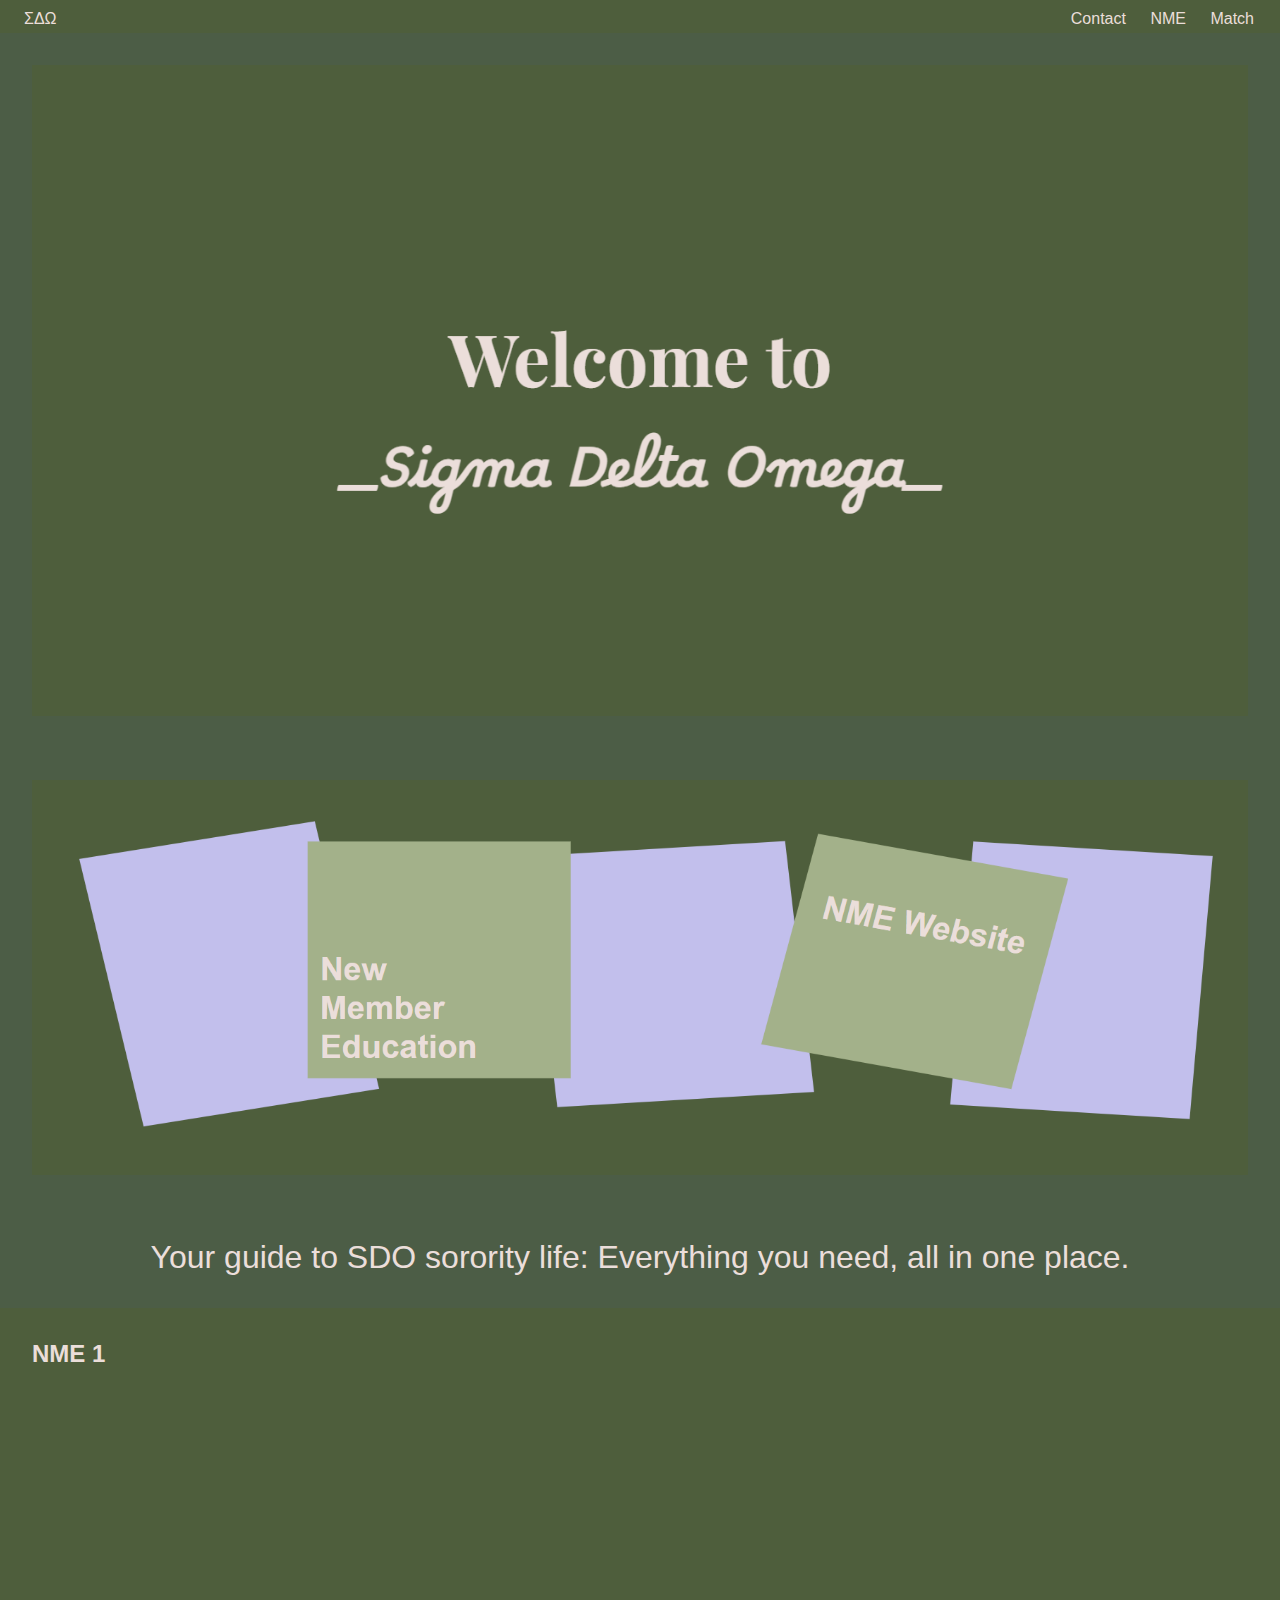
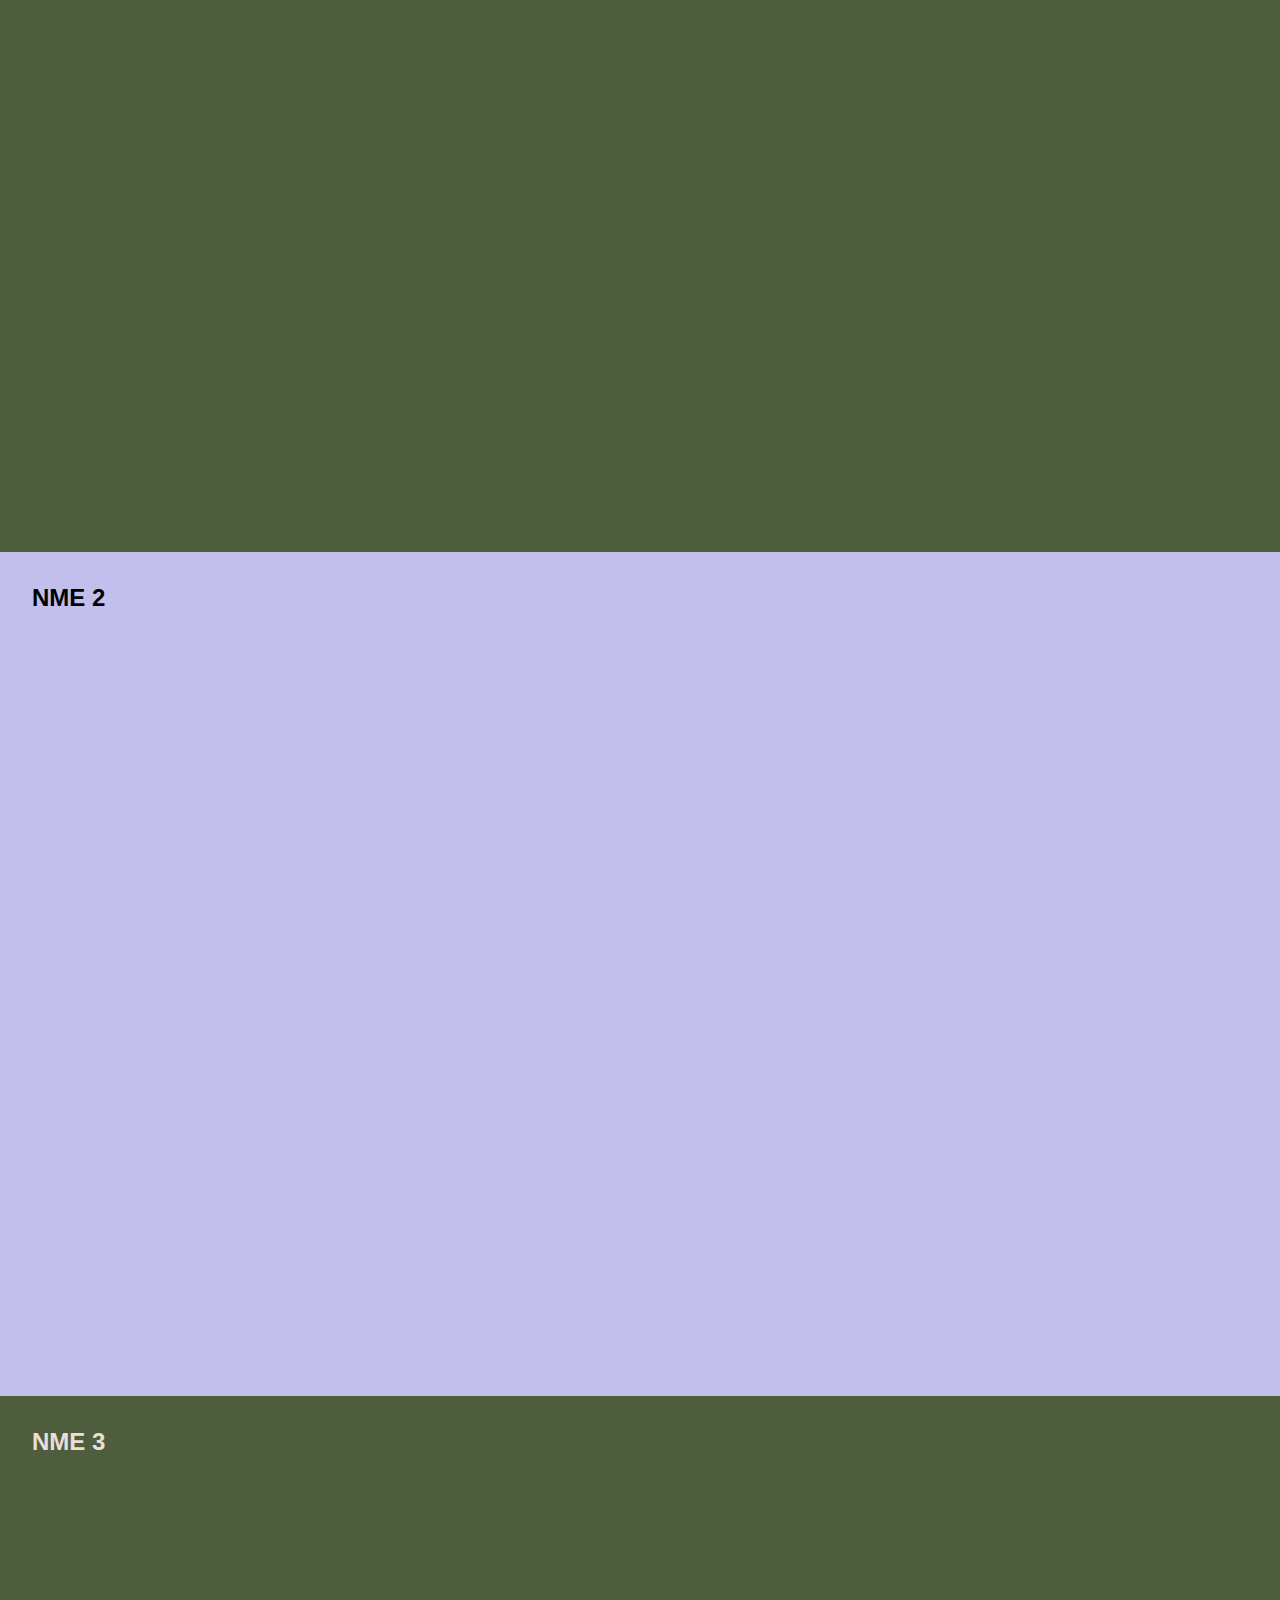
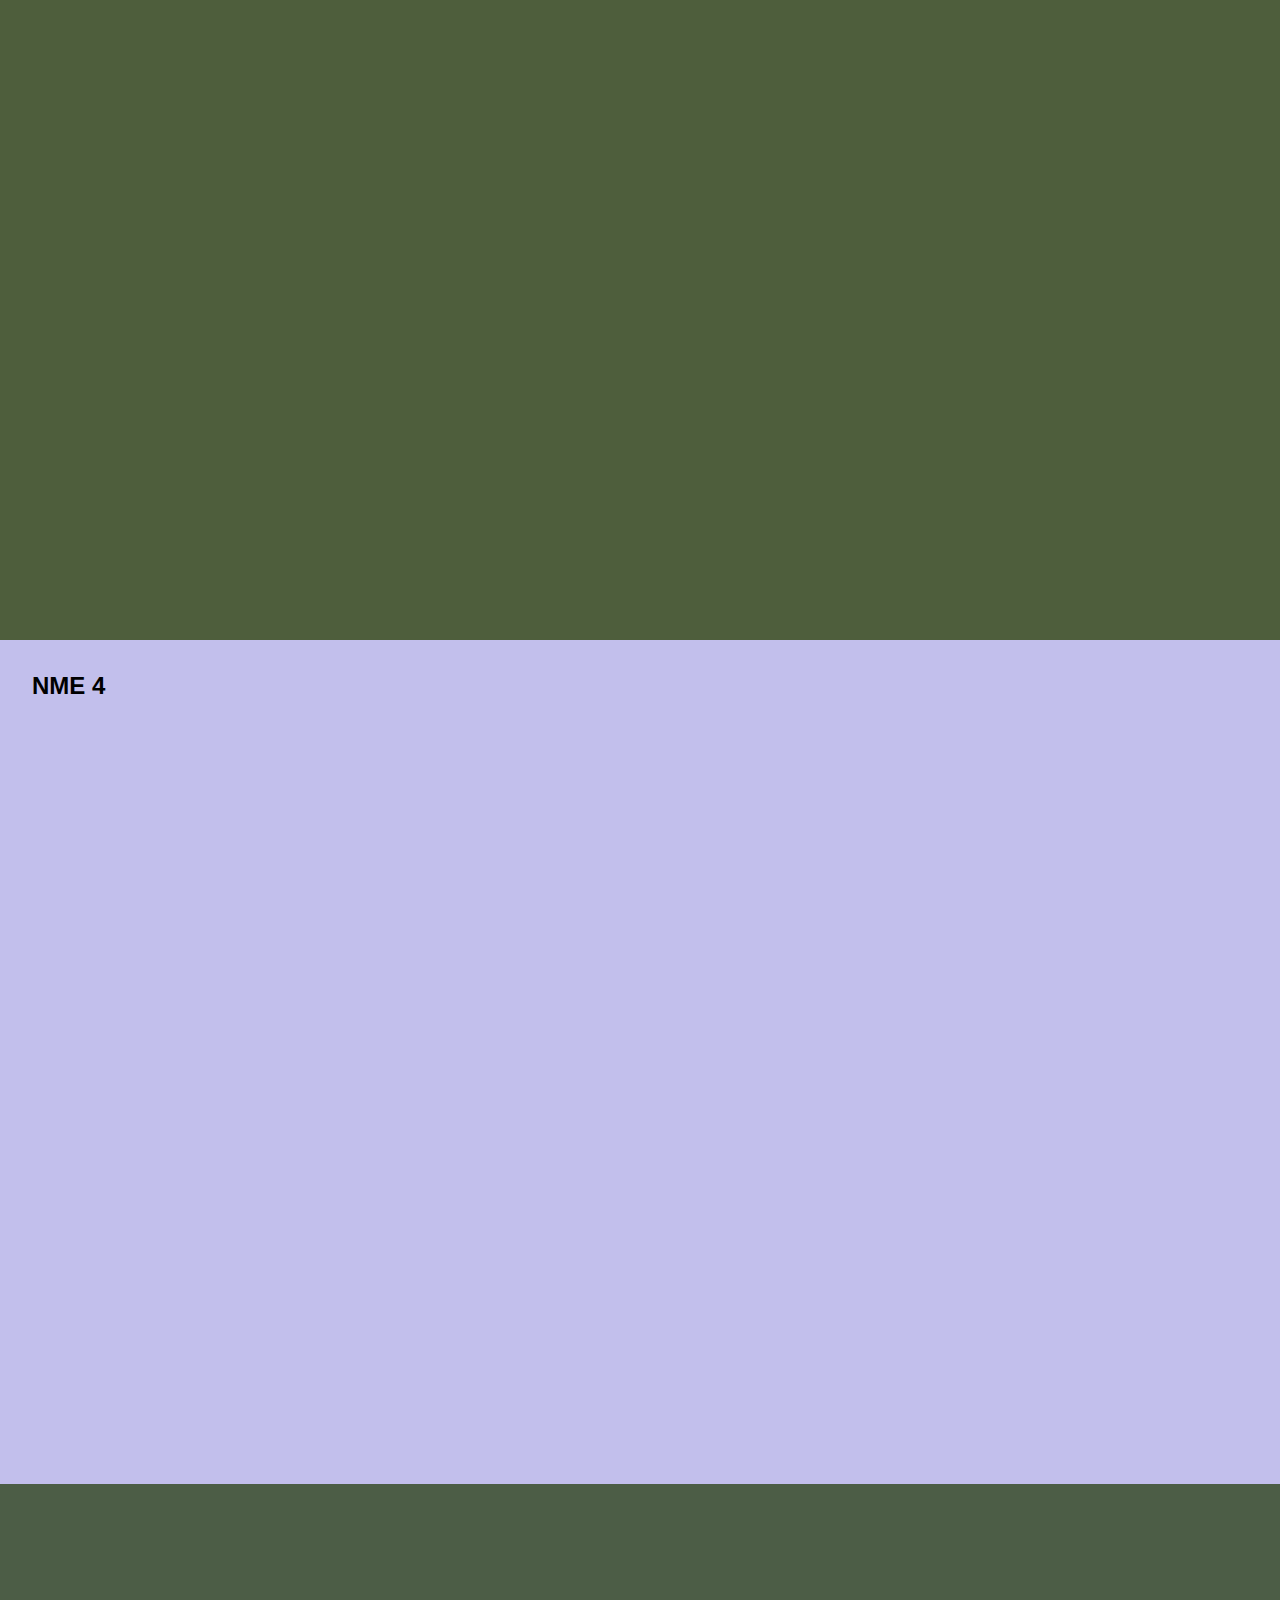
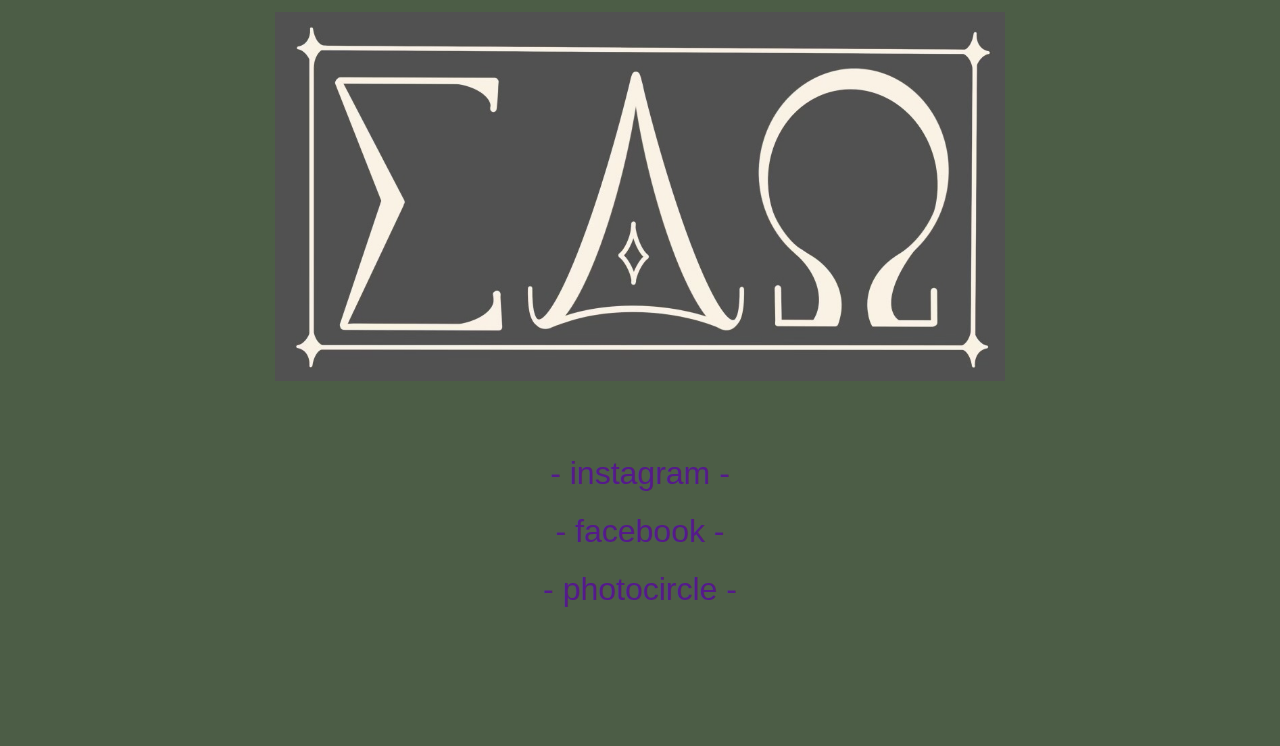
==== index.html @ 68859a94 "Slides should be all in place, Cleaning" ====
<!DOCTYPE html>
<html lang="en">
<head>
    <meta charset="UTF-8">
    <meta name="viewport" content="width=device-width, initial-scale=1.0">
    <title>SDO Member Edu</title>
    <link rel="stylesheet" href="styles.css">
</head>
<body>

    <header>
        <a href="#" class="header-logo">ΣΔΩ</a>

        <nav class="navbar">
            <ul class="nav_links">
                <li><a href="#Contact">Contact</a></li>
                <li><a href="#NME">NME</a></li>
                <li><a href="moreHTML/matching.html">Match</a></li>
            </ul>
        </nav>
    </header>

    <main>
        <!--Landing Page 
        (Welcome Text, Welcome Photos Words)-->
        <section id="NME">

            <img src="imgs/welcomeText.png" alt="Welcome to sigma delta omega">
            <img src="imgs/welcomePhotosDesktop.png" alt="">
            <p class="words">Your guide to SDO sorority life: Everything you need, all in one place.</p>

        </section>
        

        <!--Exec Page-->
        <section id="ExecNME">
            <div >
                <h2>NME 1</h2>
            </div>
                <!-- https://chrisyee.ca/blog/responsive-google-slides/#:~:text=Just%20wrap%20the%20Google%20Slides%20embed%20code%20in,slides%20scale%20in%20proportion%20with%20your%20viewport%20window. -->
            <div class="google-slides-container">
                <iframe src="https://docs.google.com/presentation/d/e/2PACX-1vRYBLa0zFRpUEmMsAVvyg27SEq0imfDPHDj8H31YnqubyTWQvQLjbzC5LIEGHYaGws-k4xZG1sF6U5o/embed?start=false&loop=false&delayms=3000" frameborder="0" width="960" height="569" allowfullscreen="true" mozallowfullscreen="true" webkitallowfullscreen="true"></iframe>
            </div>    
        </section>



        <section id="HistoryNME">
            <div>
                <h2>NME 2</h2>
            </div>
            <div class="google-slides-container">
                <iframe src="https://docs.google.com/presentation/d/e/2PACX-1vSbxRXtkDsF2NjuR7hgIf_lqGZQoa9WejIysZDf3MA3fZB_uCGgRXoErczwIUDEnM98UhSoYFBzQyGy/embed?start=false&loop=false&delayms=3000" frameborder="0" width="960" height="569" allowfullscreen="true" mozallowfullscreen="true" webkitallowfullscreen="true"></iframe>
            </div>
        </section>

        <section id="AcademicSuccessNME">
            <div>
                <h2>NME 3</h2>
            </div>
            <div class="google-slides-container">
                <iframe src="https://docs.google.com/presentation/d/e/2PACX-1vQWEWaJr6b8PfkgKqLMl-Z-hk_GyikoAKjAxaWc1tPK_dGCzpfbo24HA7UlDh7punDHwqwixAasqgDu/embed?start=false&loop=false&delayms=3000" frameborder="0" width="960" height="569" allowfullscreen="true" mozallowfullscreen="true" webkitallowfullscreen="true"></iframe>            </div>
        </section>

        <section id="SocialsNME">
            <div>
                <h2>NME 4</h2>
            </div>
            <div class="google-slides-container">
                <iframe src="https://docs.google.com/presentation/d/e/2PACX-1vRe4OpVr6jWC9NyqBvZxkdsbzcX_WtqaLOXzT2xYJiOVQmhvKcQ36xJu965RVdca7Mu-2CSg5mualhC/embed?start=false&loop=false&delayms=3000" frameborder="0" width="960" height="569" allowfullscreen="true" mozallowfullscreen="true" webkitallowfullscreen="true"></iframe>            </div>
        </section>

        <section id="Contact">
            <!--phtots-->
            <div>

            </div>

            <!--contact info-->
            <div>
                <img id="blinged-logo" src="imgs/blingedLogo.jpg" alt="">
                <div id="contact-list">
                    <a href="">- instagram -</a>
                    <a href="">- facebook -</a>
                    <a href="">- photocircle -</a>
                </div>
            </div>

            <!--phtots-->
            <div>

            </div>

        </section>
    
    </main>
</body>
</html>
---- styles.css ----
/* GENERAL */
:root {
    --dark-neutral-color: #4e5e3c; 
    --light-neutral-color: #EBDEDA; 
    --secondary-color: #c2bfec;
    --third-color: #a07ce1;

    --light-leaf-color: #909d6a;
    --dark-leaf-color: #4C5D46;

    --a-color: ;
    --b-color: ;
    --c-color: ;
    --a1-color: ;
    --b1-color: ;
    --c1-color: ;
}
* {
    box-sizing: border-box;
    margin: 0;
    padding: 0;
}
body {
    background-color: var(--dark-leaf-color);
    font-family: Helvetica, sans-serif;
}

/* NAVBAR */
li, a, button { /* all font stuff for logo and nav links */
    font-weight: 500;
    text-decoration: none;
    transition: all 0.5s ease;

}
header {
    background-color: var(--dark-neutral-color);
    display: flex;
    justify-content: space-between; /* push left and right items to the far edges and the center item will evenly space between the two*/
    align-items: center; /* centers all of the header together*/
    padding: 10px 1rem 5px 1.5rem; /* top, right, bottom, left*/
    position: sticky;
    top:0;
    z-index: 1000;
}
.navbar a, .header-logo {
    color: var(--light-neutral-color);
    cursor: default;
}
.navbar a:hover {
    text-decoration: underline;
}
.nav_links li {
    display: inline-block;
    margin: 0px 10px 0px; /* only on sides */
}



#NME {
    color: var(--light-neutral-color);
}
#Exec, #ExecNME {
    background-color: var(--dark-neutral-color);
    color: var(--light-neutral-color);
}

#HistoryNME {
    background-color: var(--secondary-color);
}

#AcademicSuccessNME {
    background-color: var(--dark-neutral-color);
    color: var(--light-neutral-color);

}

#SocialsNME {
    background-color: var(--secondary-color);
}
#Contact {

}

#Credits {

}

img{
    display: block;
    margin-left: auto;
    margin-right: auto;
    width: 100%;
    height: auto;
    transition: all 0.5s ease; /*for img logo buttons*/
}
.logo-button :hover {
    transform: scale(1.05);
}
.words {
    padding: 2rem;
    text-align: center;
    font-size: 2rem;
}
img, div {
    padding: 2rem;
}


.match-button {
    margin: 1rem;
    padding: .7rem;
    background-color: var(--secondary-color);
    border: none;
    border-radius: 10px;
    cursor: pointer;
}
.match-button:hover {
    background-color: var(--third-color);
}
.match-button:hover a {
    color: var(--light-neutral-color);
}



/* Contact */
#blinged-logo {
    padding-left: 20%;
    padding-right: 20%;
}
#contact-list {
    display: flex;
    flex-direction: column;
    align-items: center;
    font-size: 2rem;
    line-height: 1.8;
}
#contact-list :hover {
    transform: scale(1.1);
}

/* CREDITS */






/* MATCHING */
#match-title {
    color: var(--dark-leaf-color);
}
.bubble-choice-grid {
    display: grid;
    grid-template-columns: repeat(2, 1fr);
    gap: 4%;
}
@media (max-width: 600px) {
    .bubble-choice-grid {
        display: grid;
        grid-template-columns: 1fr; /* Stack items vertically */
        gap: 0%;
    }
}
#Upload-JSON-file {
    background-color: var(--secondary-color);
}
.bubble-info-title, .both-bubble-info-title {
    padding-bottom: 10px;
}
.both-bubble-info-title /*sample json file title in big bubble needs space.*/
{
    padding-top: 15px;
}
.passcode-container {
    display: flex;
    justify-content: center;
    align-items: center;
}
.passcode, .bubble-info-section {
    background-color: var(--light-neutral-color);
    border-radius: 15px;

}
.bubble-info-section {
    margin: 20px 0;
    padding: 20px;
}
.important-link {
    color: blue;
}
#results {
    font-size: 1.3rem;
    display: grid;
    grid-template-columns: repeat(2, 1fr);
    gap: 1%;
}
@media (max-width: 600px) {
    #results {
        display: grid;
        grid-template-columns: 1fr; /* Stack items vertically */
    }
}

footer {
    color: var(--light-neutral-color);
    text-align: center;
    padding-bottom: 2rem;
}





/* Responsive Google Slides, Google Maps, YouTube & Vimeo */
/* https://chrisyee.ca/blog/responsive-google-slides/#:~:text=Just%20wrap%20the%20Google%20Slides%20embed%20code%20in,slides%20scale%20in%20proportion%20with%20your%20viewport%20window. */
iframe[src*="docs.google.com"]{
  width: 100%;
  height: auto;
  aspect-ratio: 16 / 9;
}
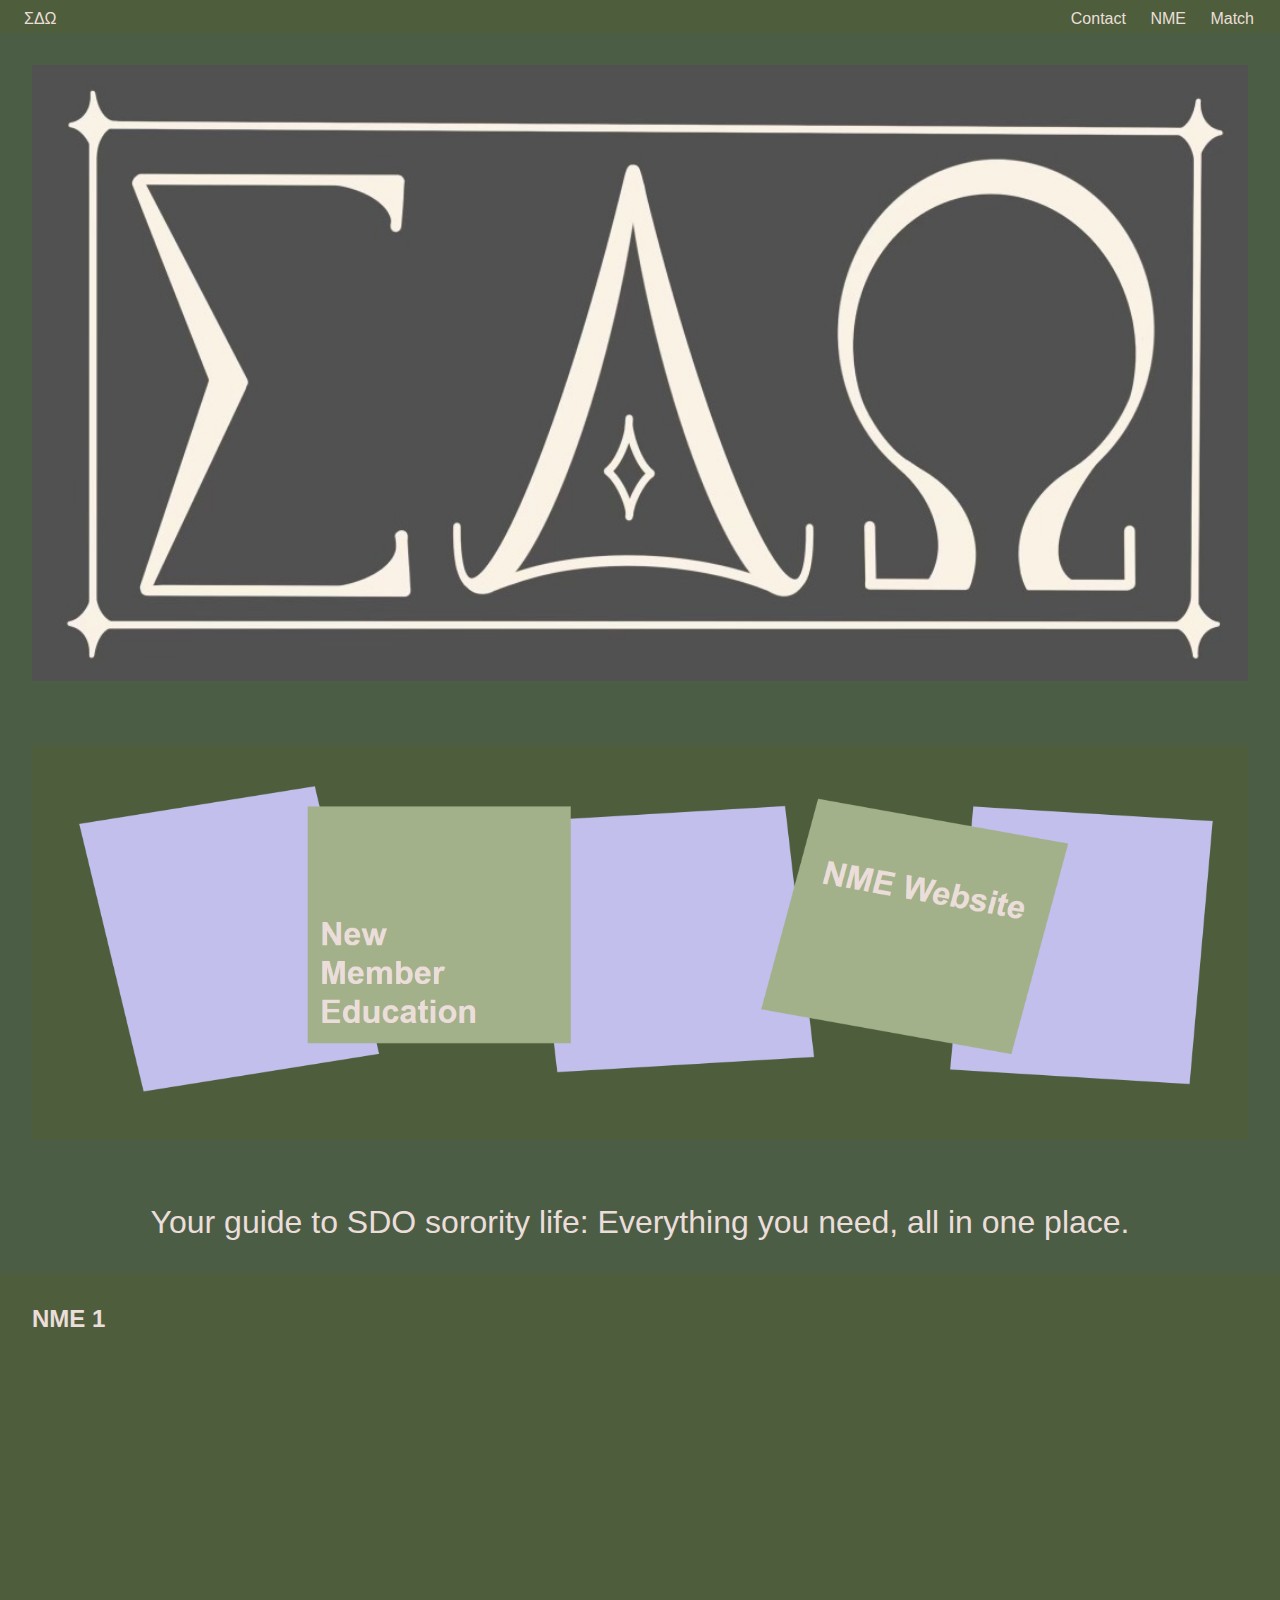
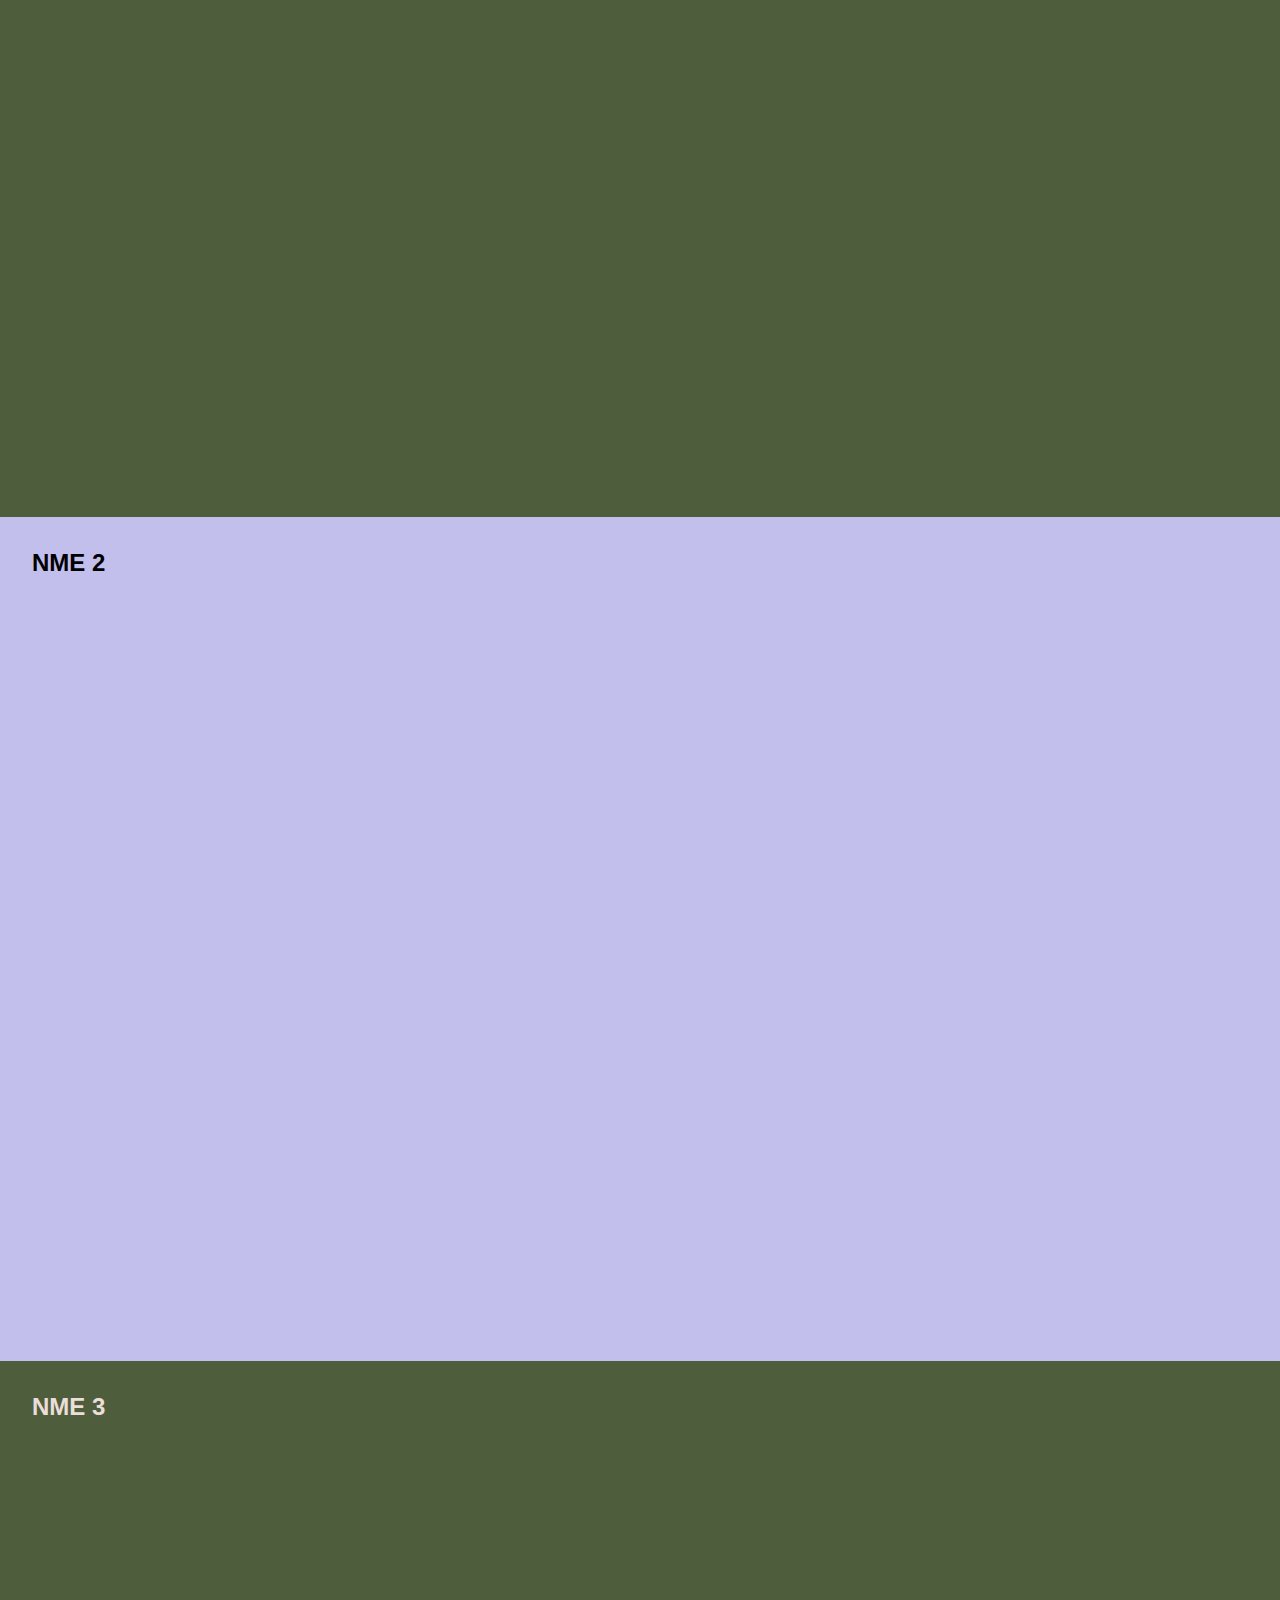
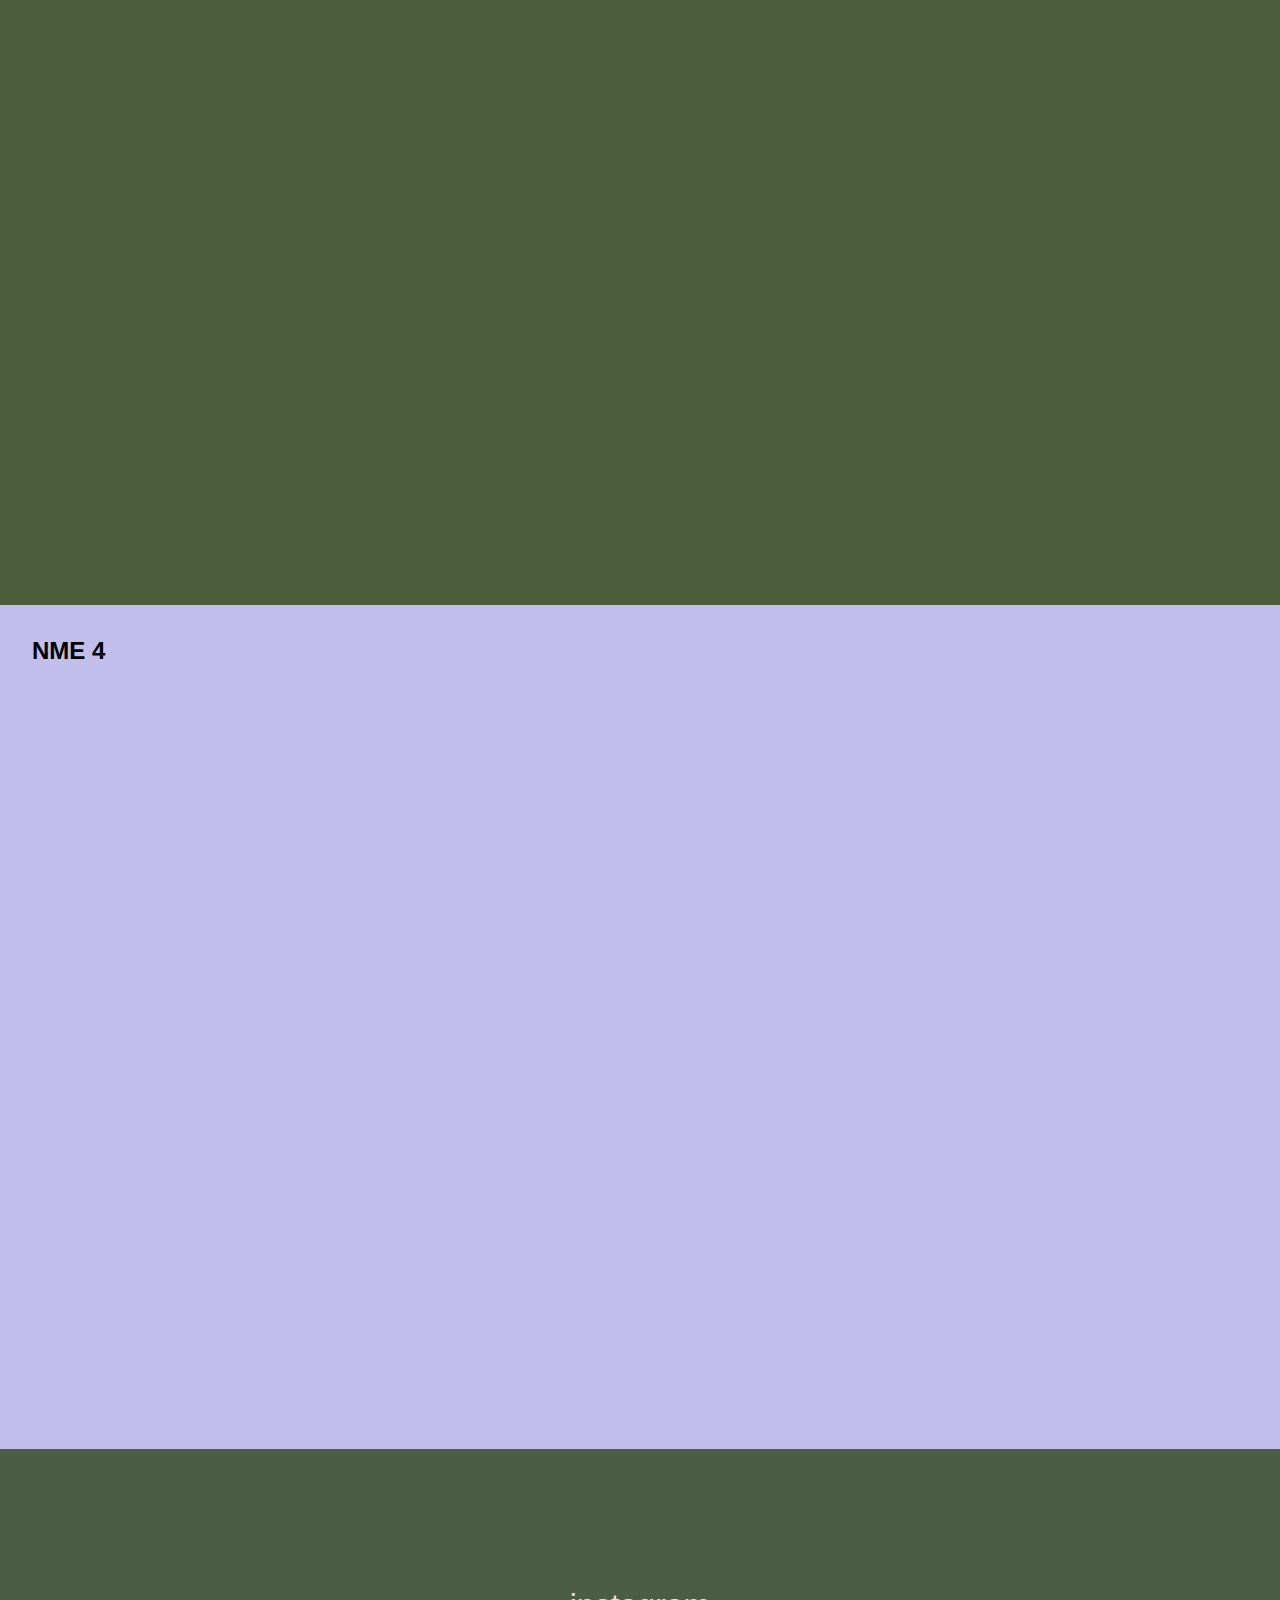
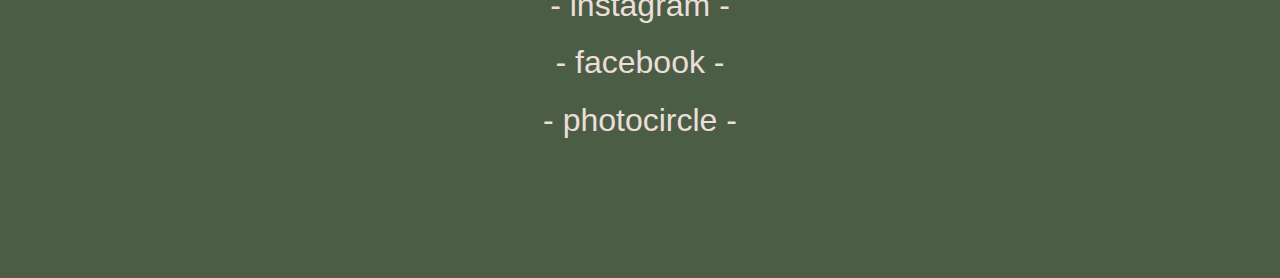
==== commit db25b055: "styles and contact" ====
--- a/index.html
+++ b/index.html
@@ -15,7 +15,7 @@
             <ul class="nav_links">
                 <li><a href="#Contact">Contact</a></li>
                 <li><a href="#NME">NME</a></li>
-                <li><a href="moreHTML/matching.html">Match</a></li>
+                <li><a href="matching.html">Match</a></li>
             </ul>
         </nav>
     </header>
@@ -25,7 +25,7 @@
         (Welcome Text, Welcome Photos Words)-->
         <section id="NME">
 
-            <img src="imgs/welcomeText.png" alt="Welcome to sigma delta omega">
+            <img id="blinged-logo" src="imgs/blingedLogo.jpg" alt="">
             <img src="imgs/welcomePhotosDesktop.png" alt="">
             <p class="words">Your guide to SDO sorority life: Everything you need, all in one place.</p>
 
@@ -78,11 +78,10 @@
 
             <!--contact info-->
             <div>
-                <img id="blinged-logo" src="imgs/blingedLogo.jpg" alt="">
                 <div id="contact-list">
-                    <a href="">- instagram -</a>
-                    <a href="">- facebook -</a>
-                    <a href="">- photocircle -</a>
+                    <a class="contact-item" href="https://www.instagram.com/sigmadeltaomega/">- instagram -</a>
+                    <a class="contact-item" href="">- facebook -</a>
+                    <a class="contact-item" href="">- photocircle -</a>
                 </div>
             </div>
 
--- a/styles.css
+++ b/styles.css
@@ -77,13 +77,13 @@
 #SocialsNME {
     background-color: var(--secondary-color);
 }
-#Contact {
+/* #Contact {
 
 }
 
 #Credits {
 
-}
+} */
 
 img{
     display: block;
@@ -124,10 +124,6 @@
 
 
 /* Contact */
-#blinged-logo {
-    padding-left: 20%;
-    padding-right: 20%;
-}
 #contact-list {
     display: flex;
     flex-direction: column;
@@ -137,6 +133,9 @@
 }
 #contact-list :hover {
     transform: scale(1.1);
+}
+.contact-item {
+    color: var(--light-neutral-color);
 }
 
 /* CREDITS */
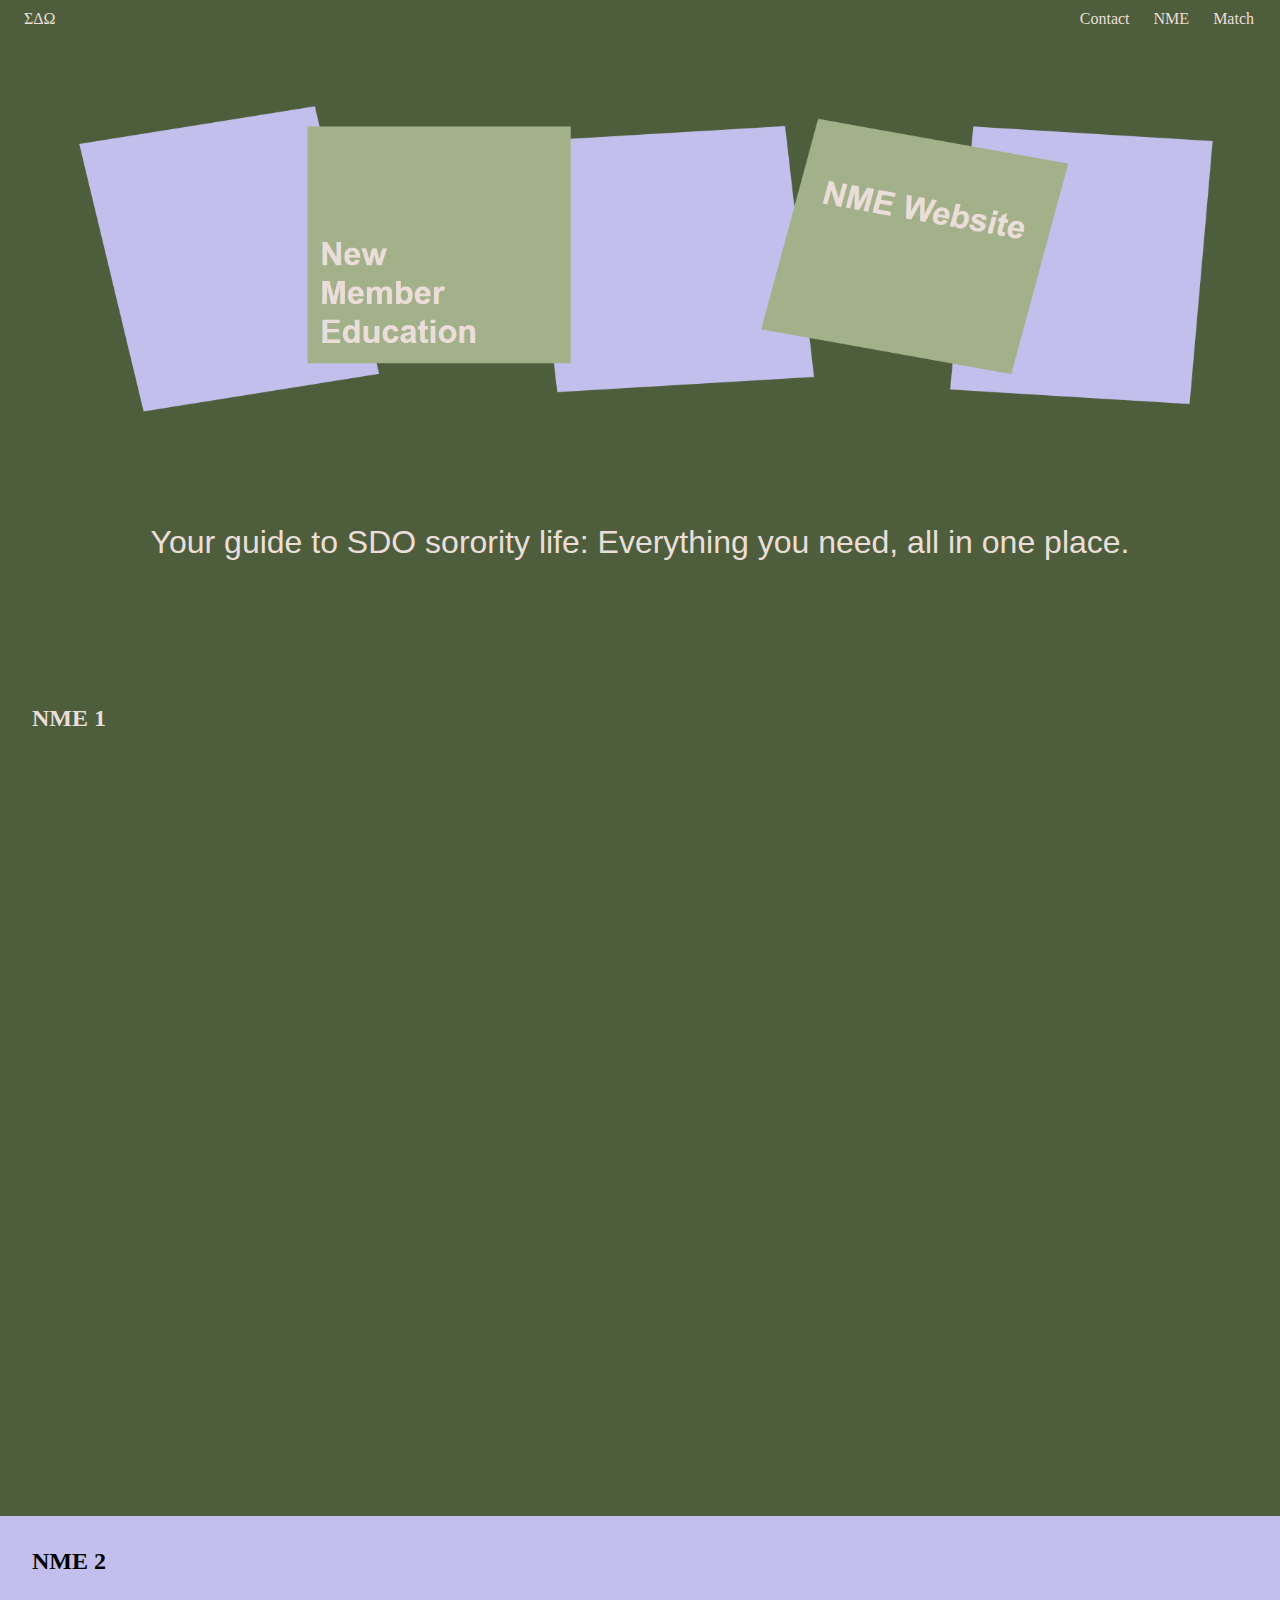
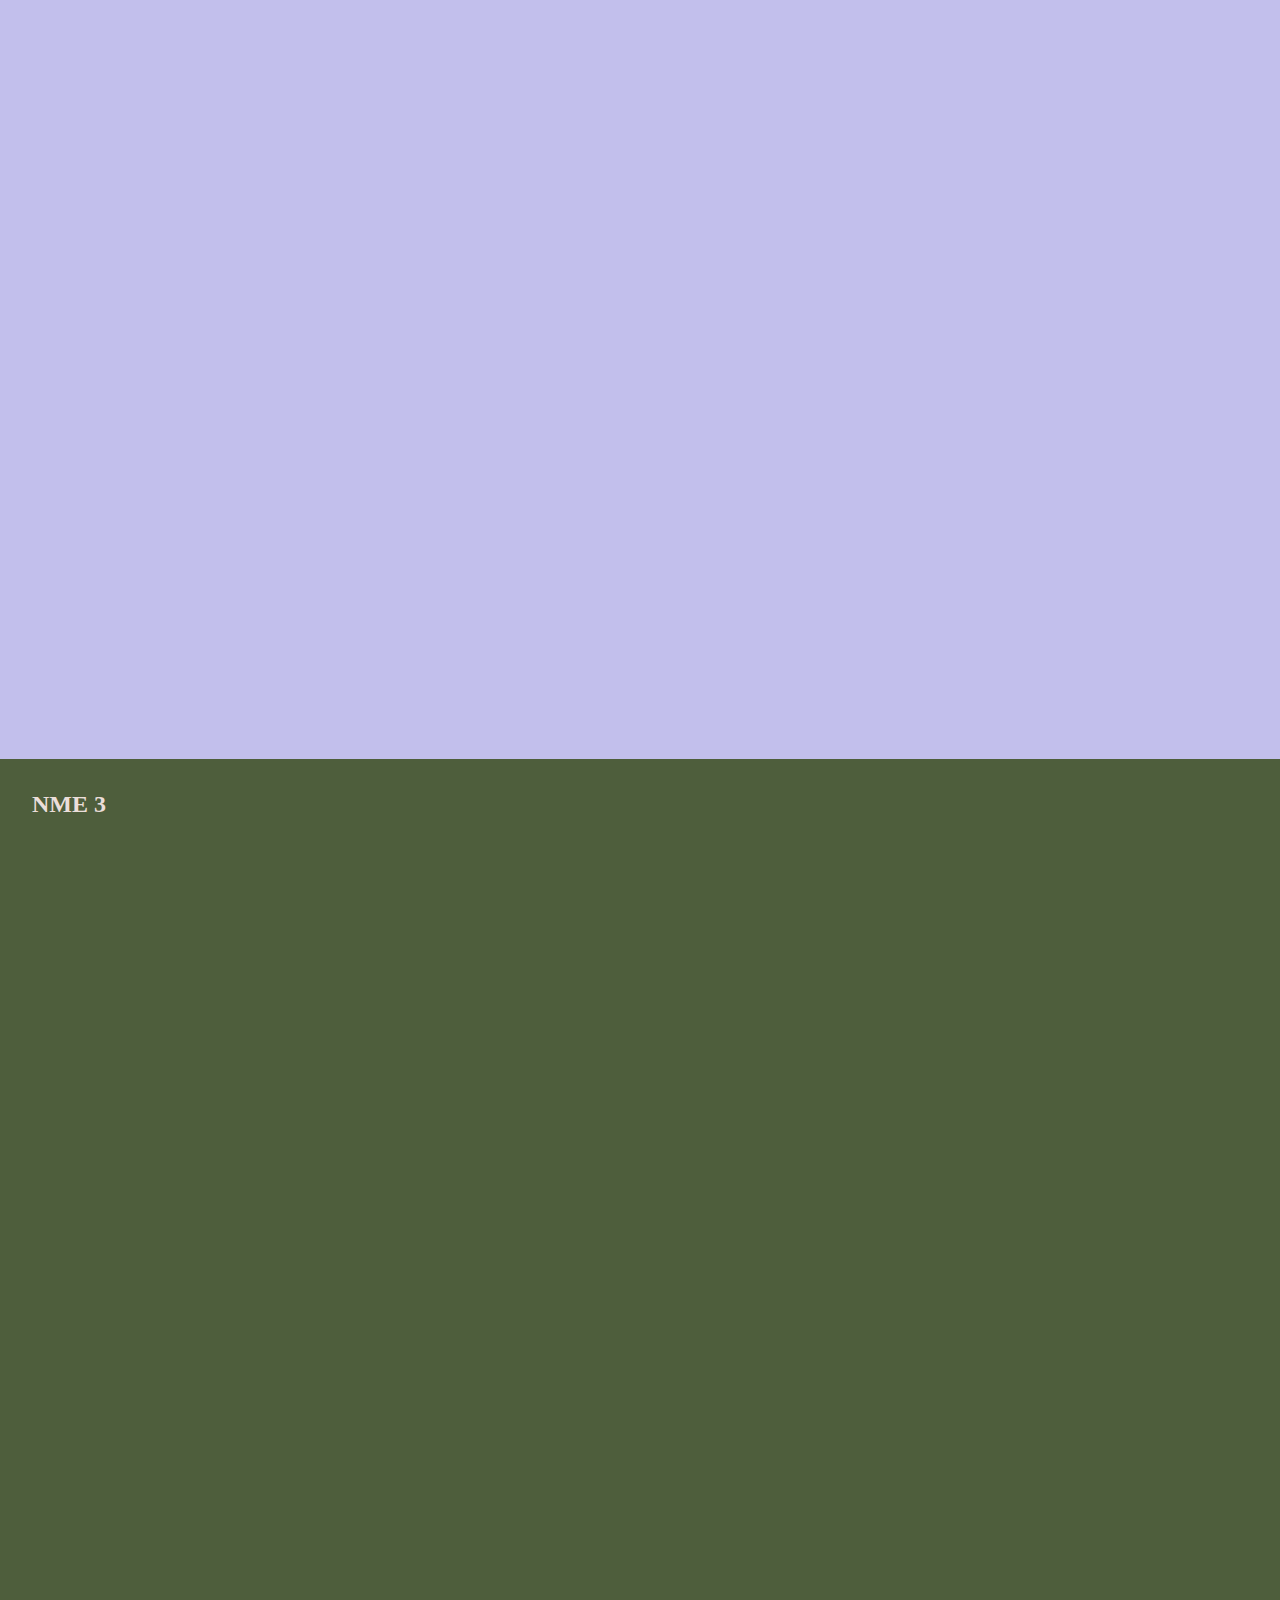
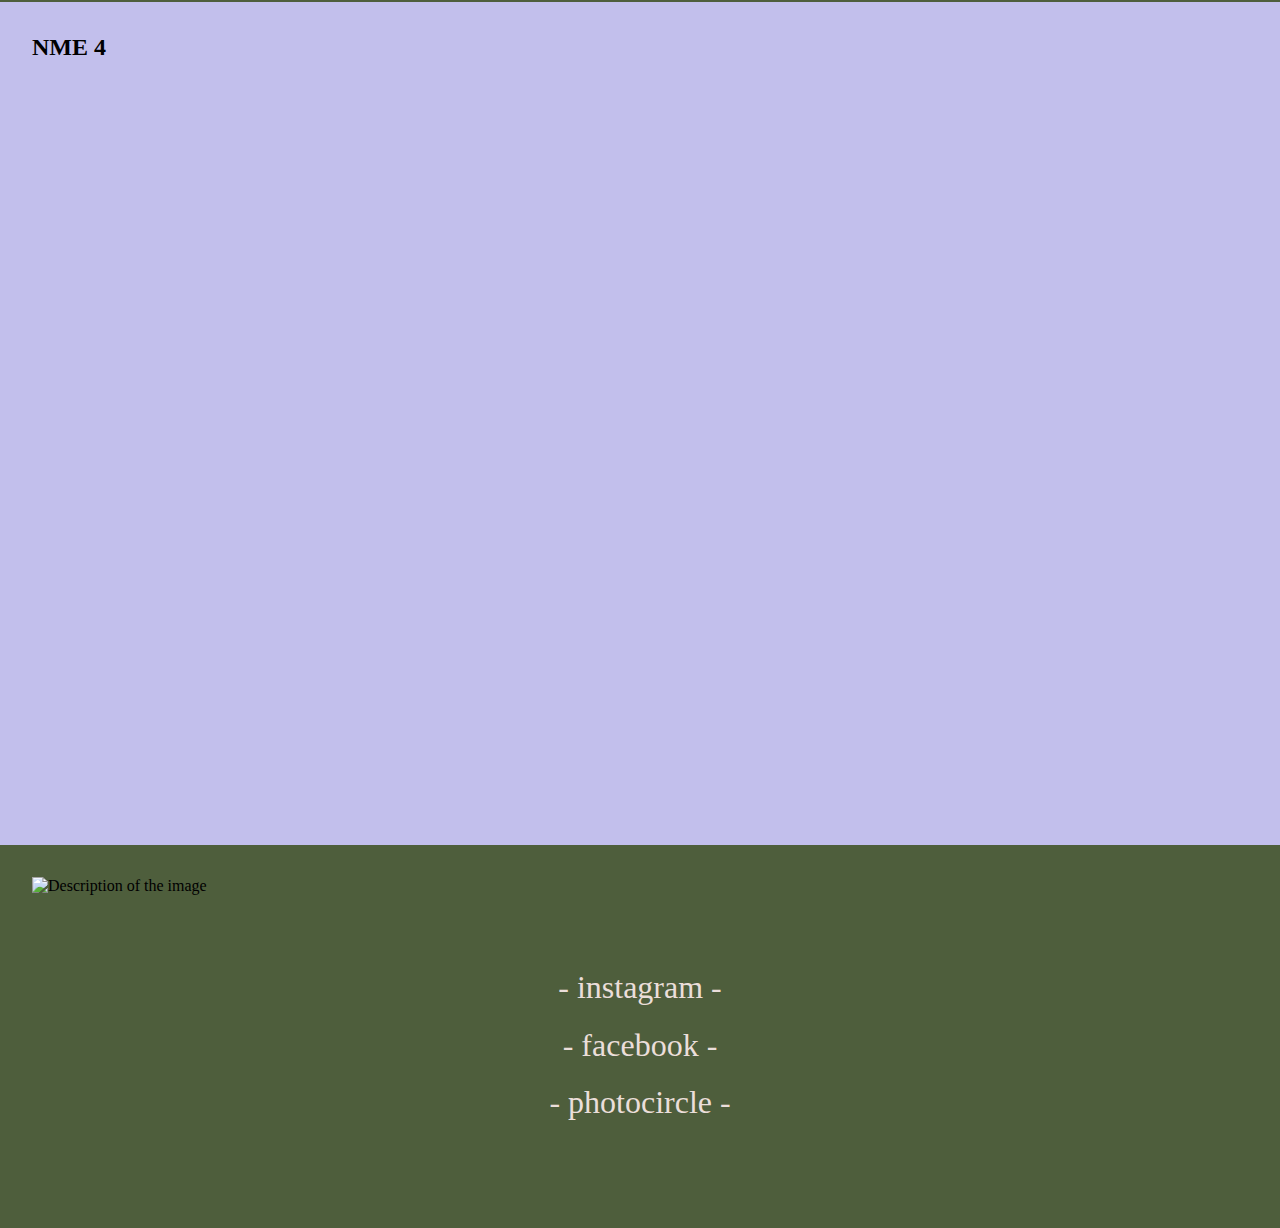
==== commit 85d39e6c: "add facebook and photocircle links" ====
--- a/index.html
+++ b/index.html
@@ -25,8 +25,11 @@
         (Welcome Text, Welcome Photos Words)-->
         <section id="NME">
 
-            <img id="blinged-logo" src="imgs/blingedLogo.jpg" alt="">
-            <img src="imgs/welcomePhotosDesktop.png" alt="">
+            <picture>
+                <source media="(max-width: 700px)" srcset="imgs/welcomePhotosMobil.png">
+                <img src="imgs/welcomePhotosDesktop.png" alt="Description of the image">
+            </picture>
+
             <p class="words">Your guide to SDO sorority life: Everything you need, all in one place.</p>
 
         </section>
@@ -67,23 +70,19 @@
                 <h2>NME 4</h2>
             </div>
             <div class="google-slides-container">
-                <iframe src="https://docs.google.com/presentation/d/e/2PACX-1vRe4OpVr6jWC9NyqBvZxkdsbzcX_WtqaLOXzT2xYJiOVQmhvKcQ36xJu965RVdca7Mu-2CSg5mualhC/embed?start=false&loop=false&delayms=3000" frameborder="0" width="960" height="569" allowfullscreen="true" mozallowfullscreen="true" webkitallowfullscreen="true"></iframe>            </div>
+                <iframe src="https://docs.google.com/presentation/d/e/2PACX-1vRe4OpVr6jWC9NyqBvZxkdsbzcX_WtqaLOXzT2xYJiOVQmhvKcQ36xJu965RVdca7Mu-2CSg5mualhC/embed?start=false&loop=false&delayms=3000" frameborder="0" width="960" height="569" allowfullscreen="true" mozallowfullscreen="true" webkitallowfullscreen="true"></iframe>
+            </div>
         </section>
 
         <section id="Contact">
             <!--phtots-->
-            <div>
-
-            </div>
-
+            <img src="imgs/extraContactPhotos.png" alt="Description of the image">
             <!--contact info-->
-            <div>
                 <div id="contact-list">
                     <a class="contact-item" href="https://www.instagram.com/sigmadeltaomega/">- instagram -</a>
-                    <a class="contact-item" href="">- facebook -</a>
-                    <a class="contact-item" href="">- photocircle -</a>
+                    <a class="contact-item" href="https://www.facebook.com/share/g/LLbaTjLWg3iVshJo/?mibextid=K35XfP">- facebook -</a>
+                    <a class="contact-item" href="https://join.photocircleapp.com/BCRS44X3J9">- photocircle -</a>
                 </div>
-            </div>
 
             <!--phtots-->
             <div>
--- a/styles.css
+++ b/styles.css
@@ -6,7 +6,6 @@
     --third-color: #a07ce1;
 
     --light-leaf-color: #909d6a;
-    --dark-leaf-color: #4C5D46;
 
     --a-color: ;
     --b-color: ;
@@ -21,8 +20,8 @@
     padding: 0;
 }
 body {
-    background-color: var(--dark-leaf-color);
-    font-family: Helvetica, sans-serif;
+    background-color: var(--dark-neutral-color);
+    font-family: Times New Roman;
 }
 
 /* NAVBAR */
@@ -55,10 +54,12 @@
 }
 
 
-
 #NME {
     color: var(--light-neutral-color);
-}
+    padding-bottom: 5rem;
+    font-family: Lucida Handwriting, sans-serif;
+}
+
 #Exec, #ExecNME {
     background-color: var(--dark-neutral-color);
     color: var(--light-neutral-color);
@@ -147,7 +148,7 @@
 
 /* MATCHING */
 #match-title {
-    color: var(--dark-leaf-color);
+    color: var(--dark-neutral-color);
 }
 .bubble-choice-grid {
     display: grid;
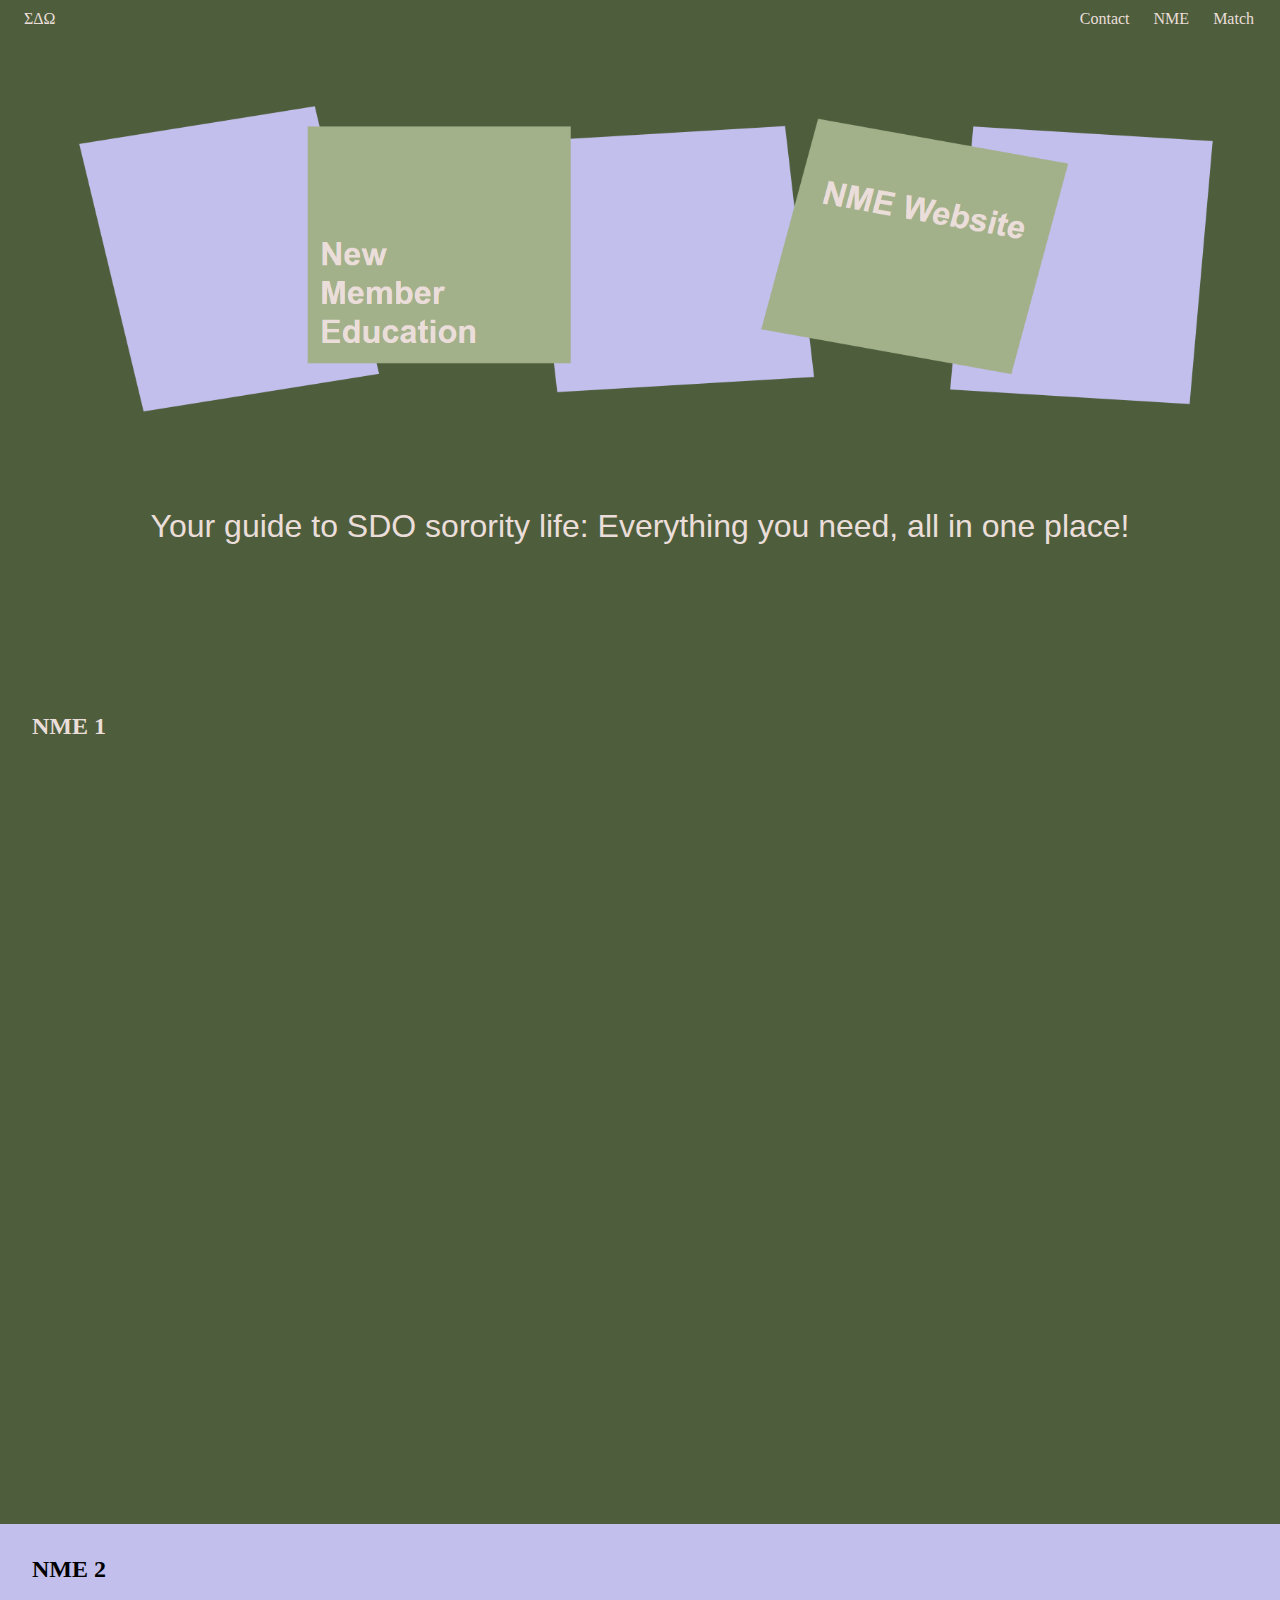
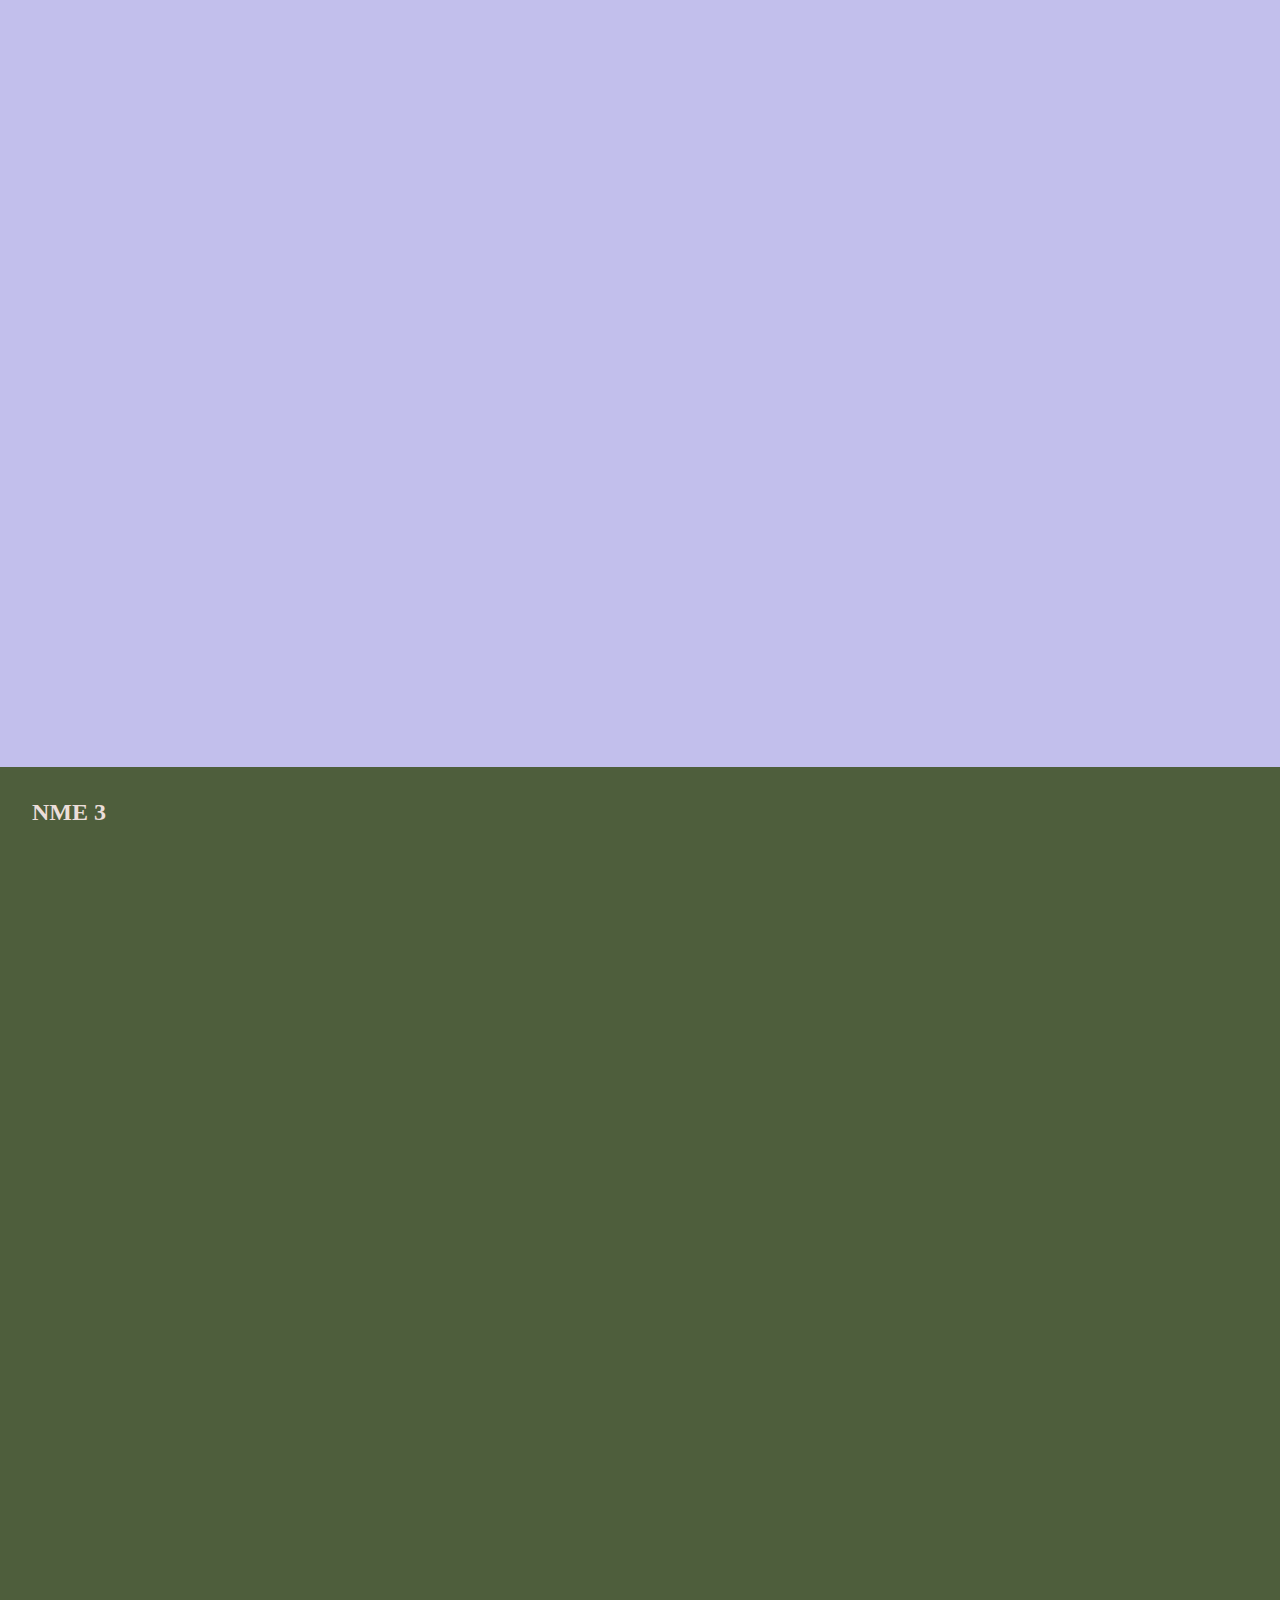
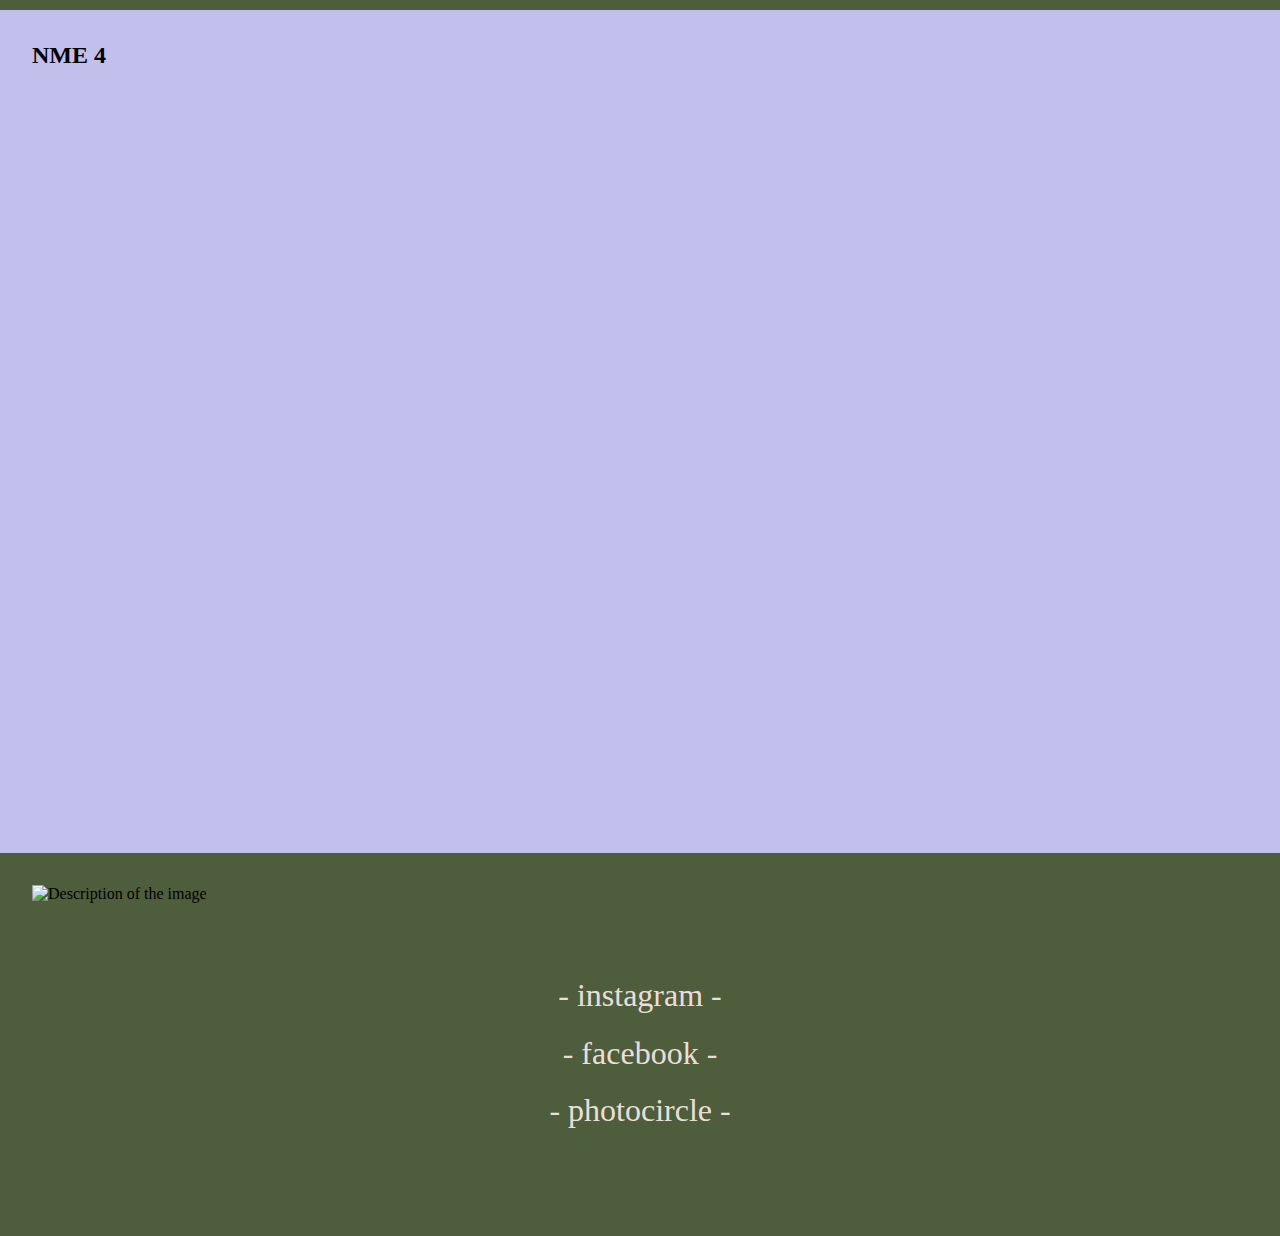
==== commit 6270b619: "style" ====
--- a/index.html
+++ b/index.html
@@ -30,7 +30,7 @@
                 <img src="imgs/welcomePhotosDesktop.png" alt="Description of the image">
             </picture>
 
-            <p class="words">Your guide to SDO sorority life: Everything you need, all in one place.</p>
+            <p class="words">Your guide to SDO sorority life: Everything you need, all in one place!</p>
 
         </section>
         
--- a/styles.css
+++ b/styles.css
@@ -94,11 +94,8 @@
     height: auto;
     transition: all 0.5s ease; /*for img logo buttons*/
 }
-.logo-button :hover {
-    transform: scale(1.05);
-}
 .words {
-    padding: 2rem;
+    padding: 1rem 2.5rem 3.5rem; /* top, sides, bottom*/
     text-align: center;
     font-size: 2rem;
 }
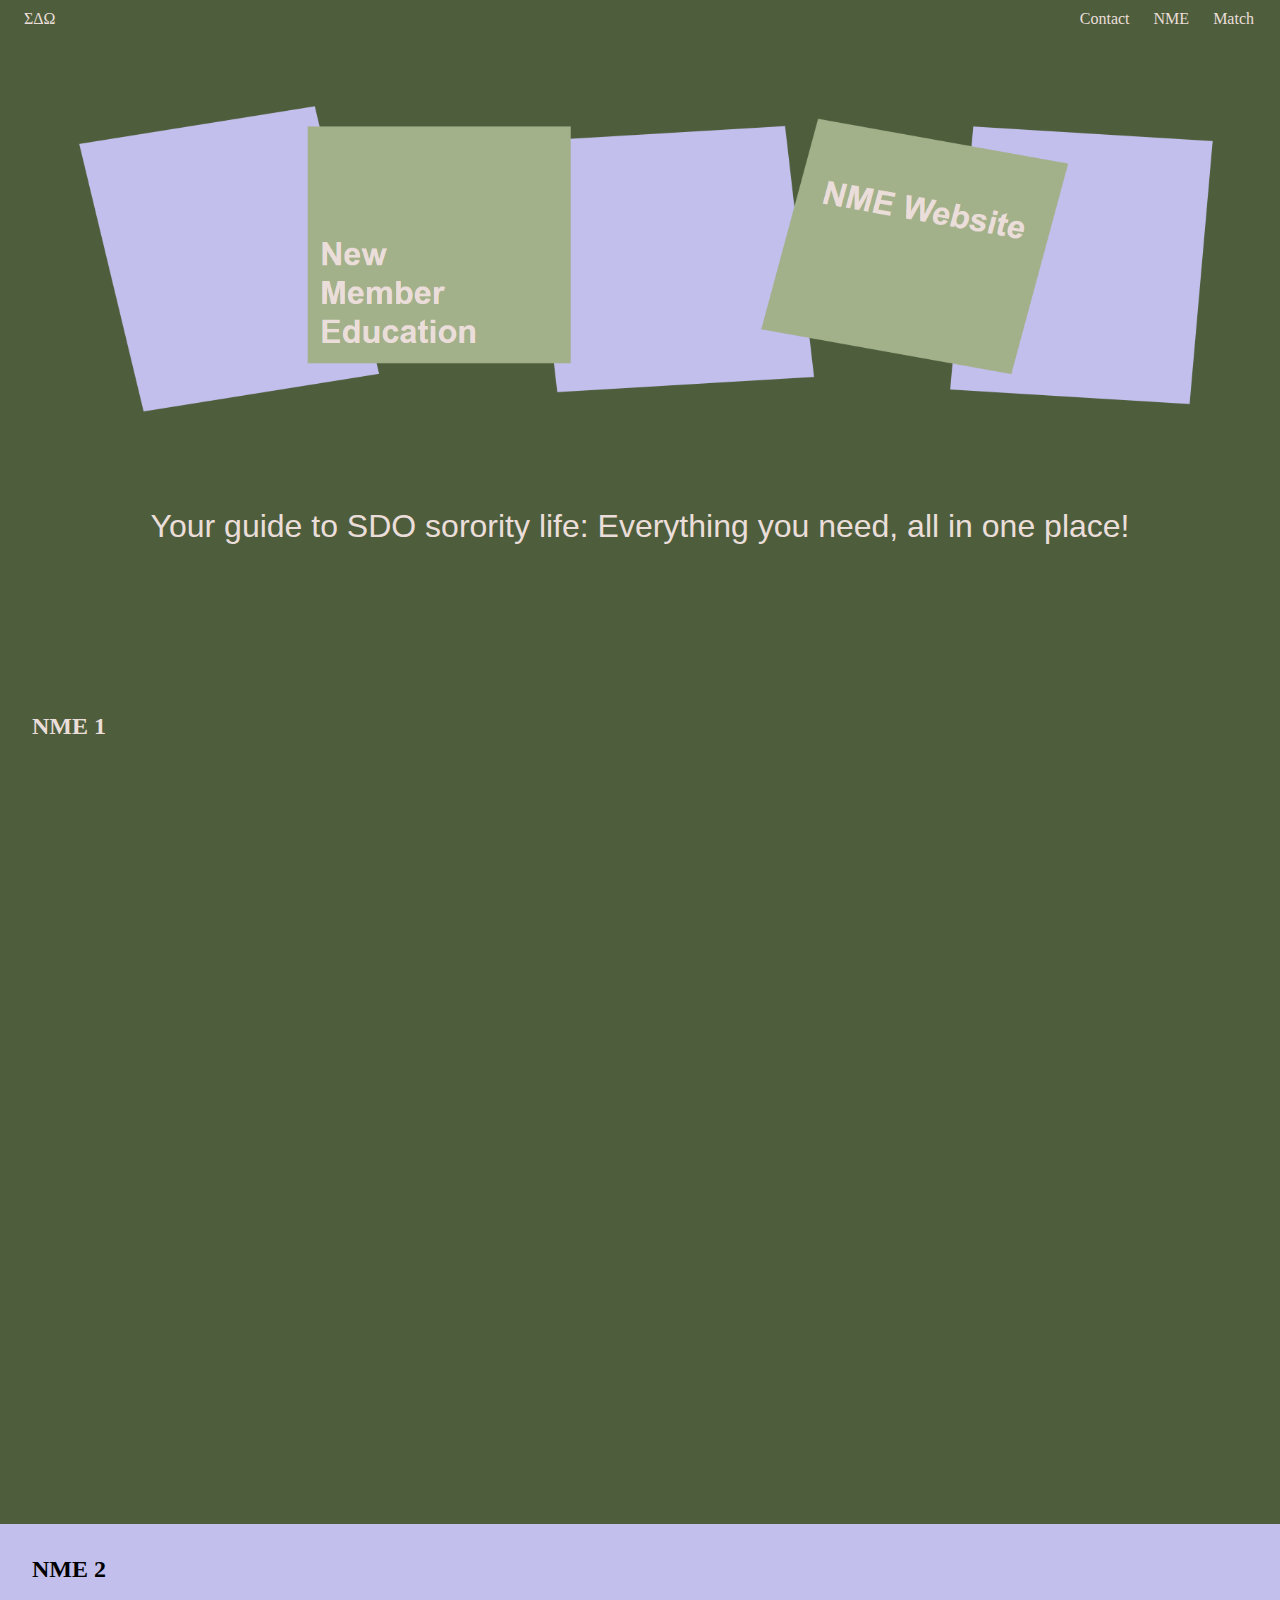
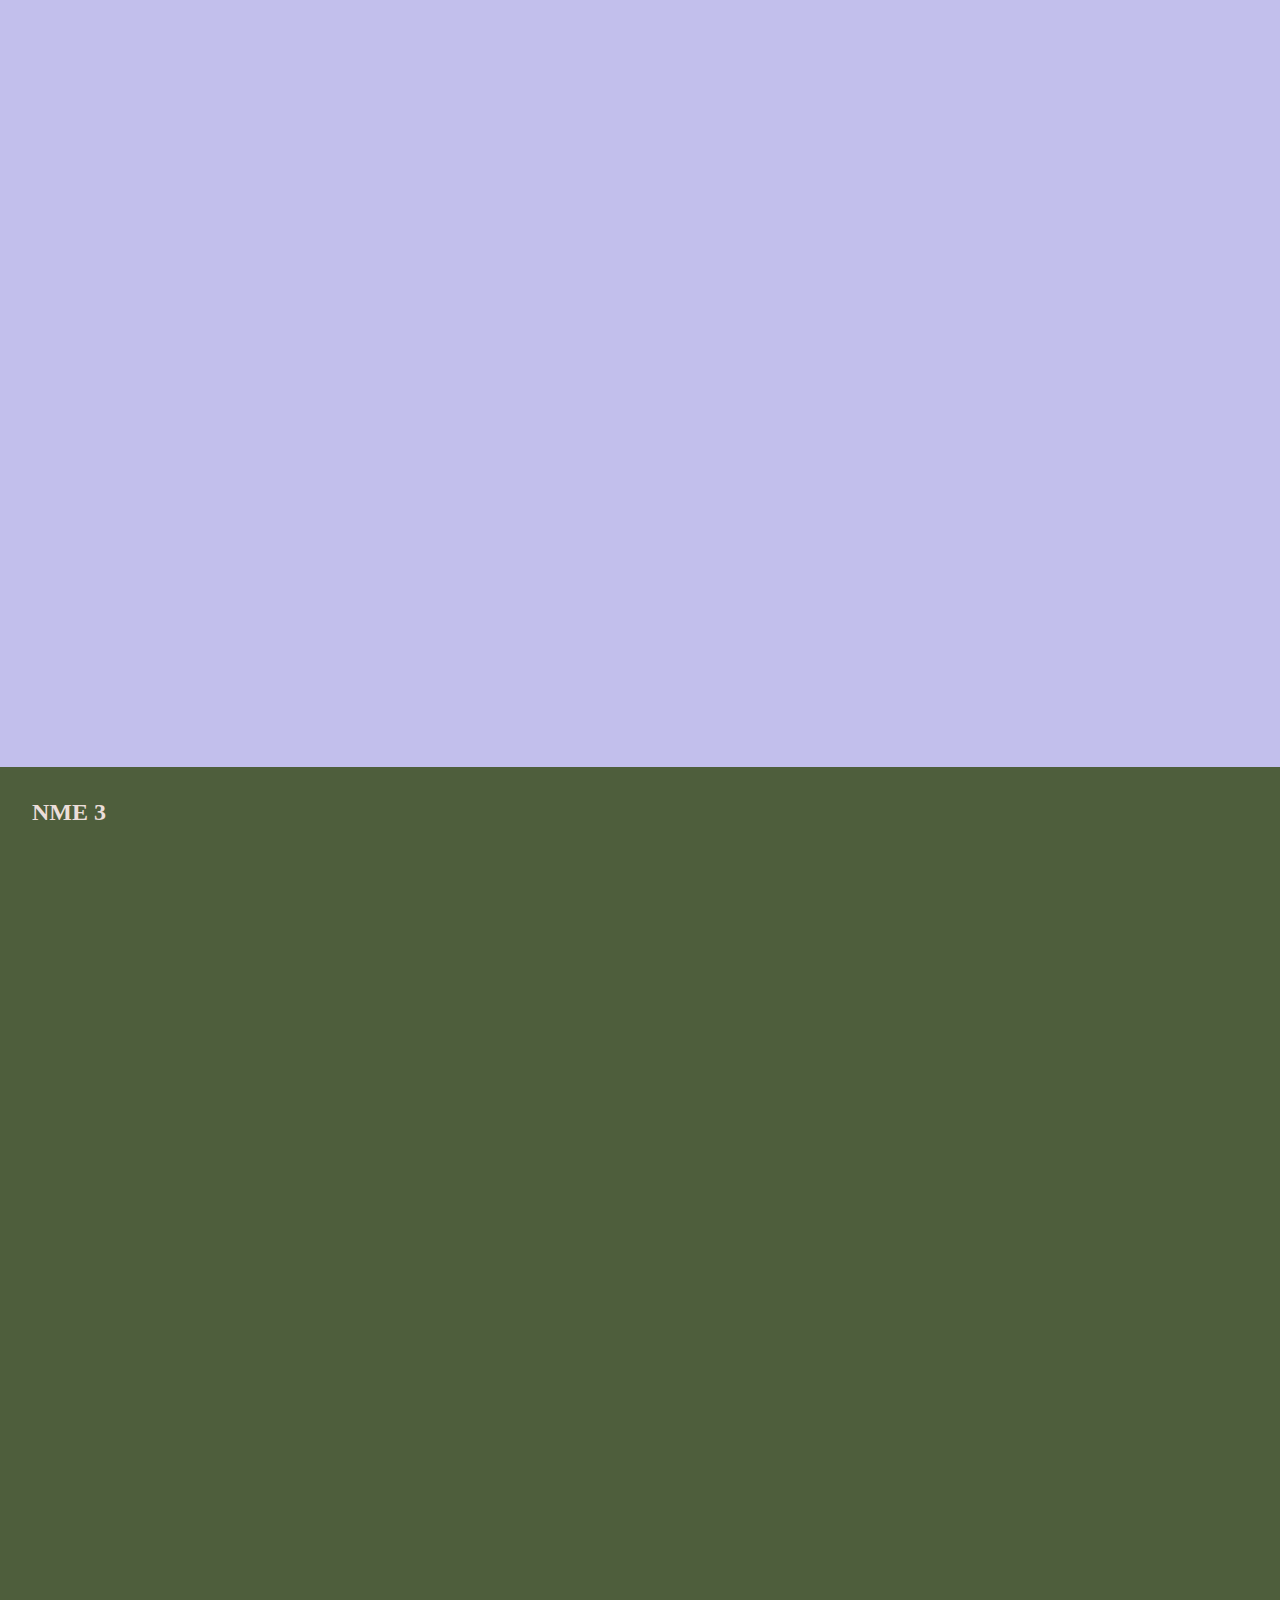
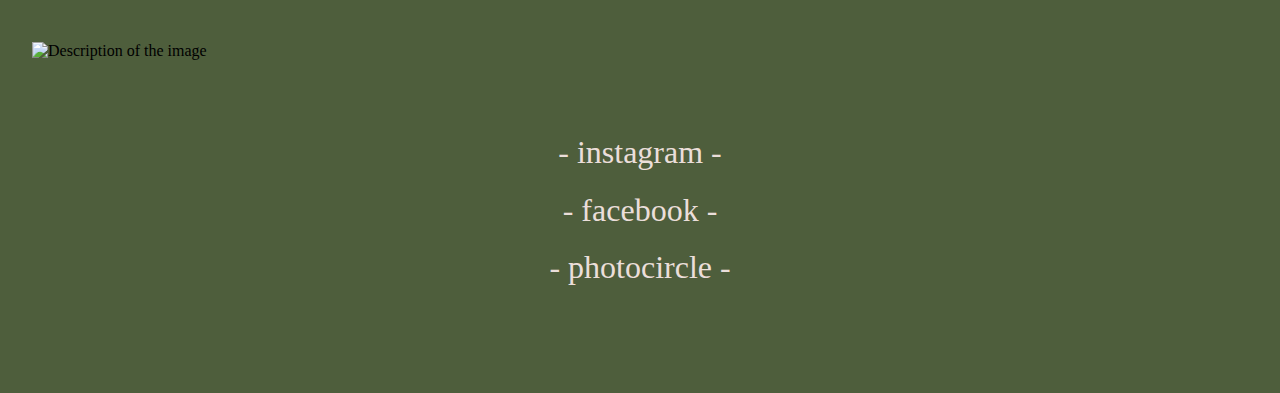
==== commit f36e297e: "hide Socials slides" ====
--- a/index.html
+++ b/index.html
@@ -64,7 +64,7 @@
             <div class="google-slides-container">
                 <iframe src="https://docs.google.com/presentation/d/e/2PACX-1vQWEWaJr6b8PfkgKqLMl-Z-hk_GyikoAKjAxaWc1tPK_dGCzpfbo24HA7UlDh7punDHwqwixAasqgDu/embed?start=false&loop=false&delayms=3000" frameborder="0" width="960" height="569" allowfullscreen="true" mozallowfullscreen="true" webkitallowfullscreen="true"></iframe>            </div>
         </section>
-
+<!--
         <section id="SocialsNME">
             <div>
                 <h2>NME 4</h2>
@@ -73,15 +73,15 @@
                 <iframe src="https://docs.google.com/presentation/d/e/2PACX-1vRe4OpVr6jWC9NyqBvZxkdsbzcX_WtqaLOXzT2xYJiOVQmhvKcQ36xJu965RVdca7Mu-2CSg5mualhC/embed?start=false&loop=false&delayms=3000" frameborder="0" width="960" height="569" allowfullscreen="true" mozallowfullscreen="true" webkitallowfullscreen="true"></iframe>
             </div>
         </section>
-
+-->
         <section id="Contact">
             <!--phtots-->
             <img src="imgs/extraContactPhotos.png" alt="Description of the image">
             <!--contact info-->
                 <div id="contact-list">
-                    <a class="contact-item" href="https://www.instagram.com/sigmadeltaomega/">- instagram -</a>
-                    <a class="contact-item" href="https://www.facebook.com/share/g/LLbaTjLWg3iVshJo/?mibextid=K35XfP">- facebook -</a>
-                    <a class="contact-item" href="https://join.photocircleapp.com/BCRS44X3J9">- photocircle -</a>
+                    <a class="contact-item" href="https://www.instagram.com/sigmadeltaomega/" target="_blank">- instagram -</a>
+                    <a class="contact-item" href="https://www.facebook.com/share/g/LLbaTjLWg3iVshJo/?mibextid=K35XfP" target="_blank">- facebook -</a>
+                    <a class="contact-item" href="https://join.photocircleapp.com/BCRS44X3J9" target="_blank">- photocircle -</a>
                 </div>
 
             <!--phtots-->
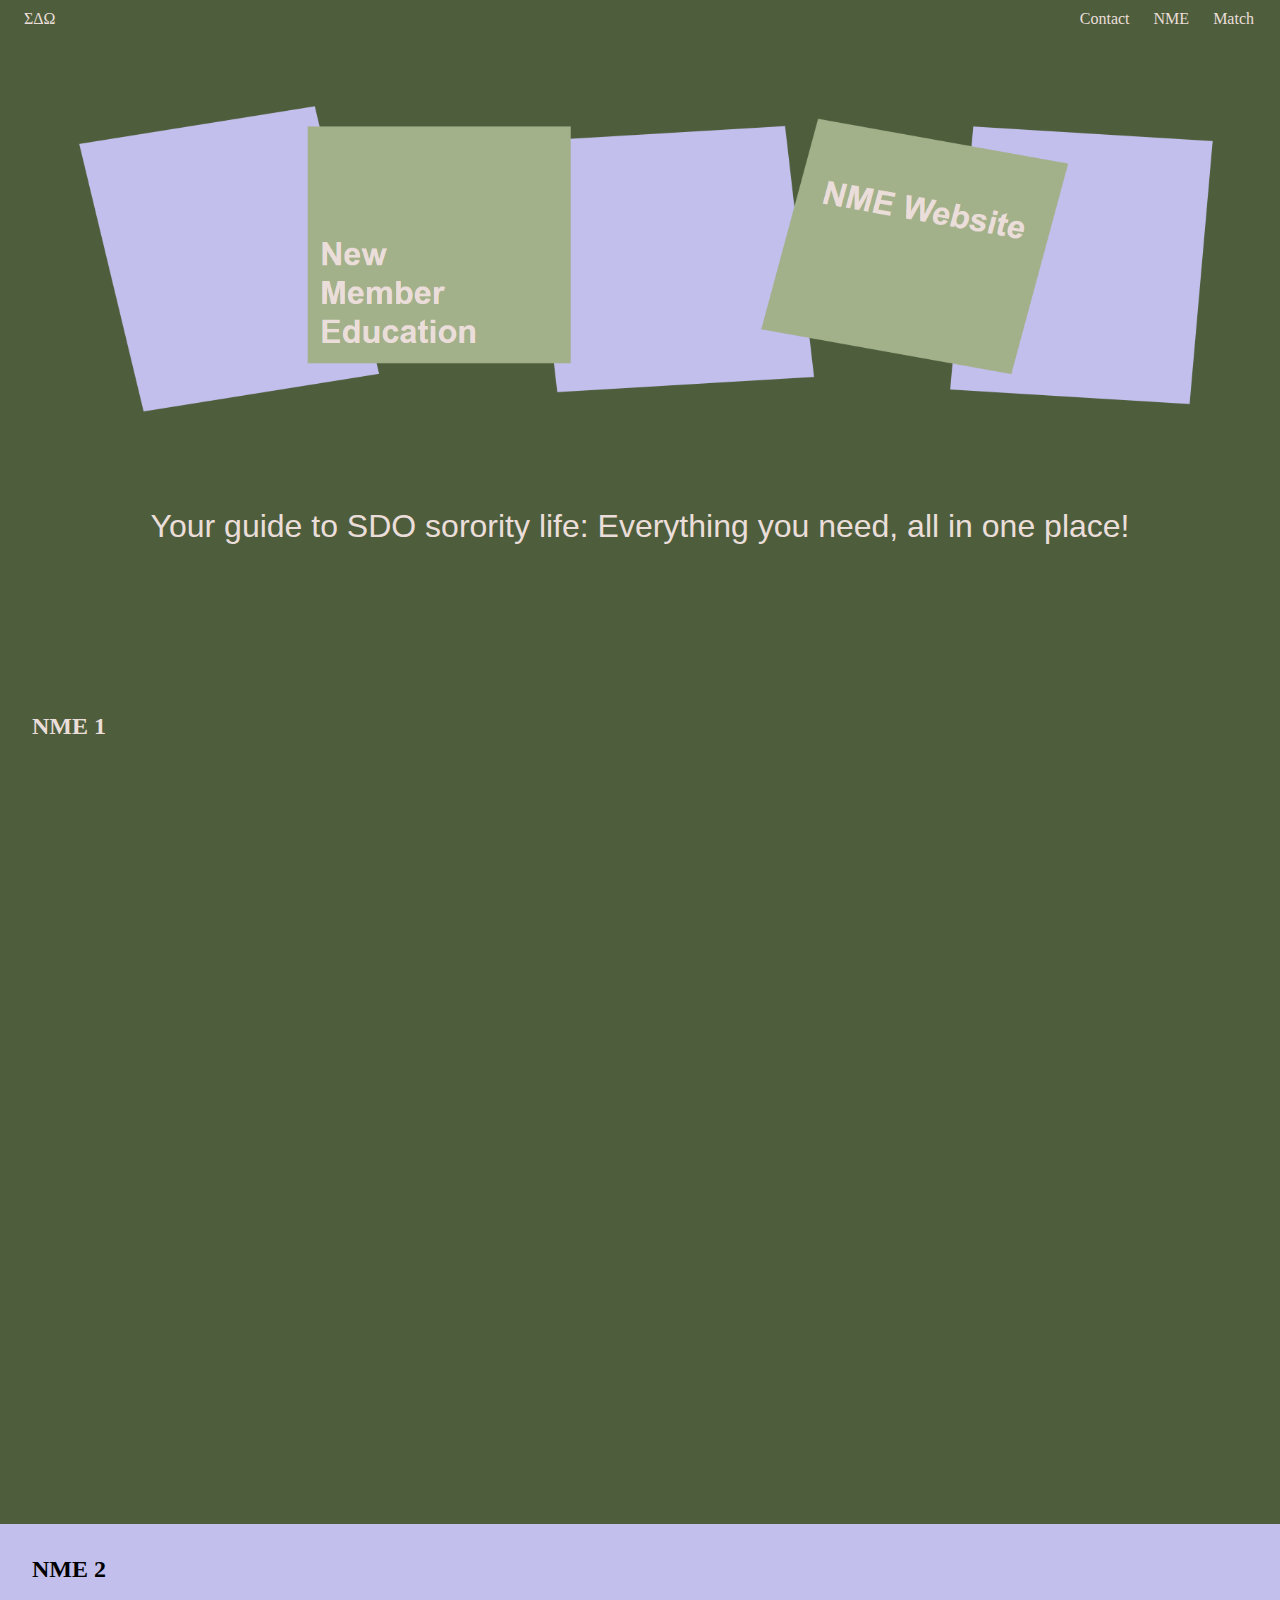
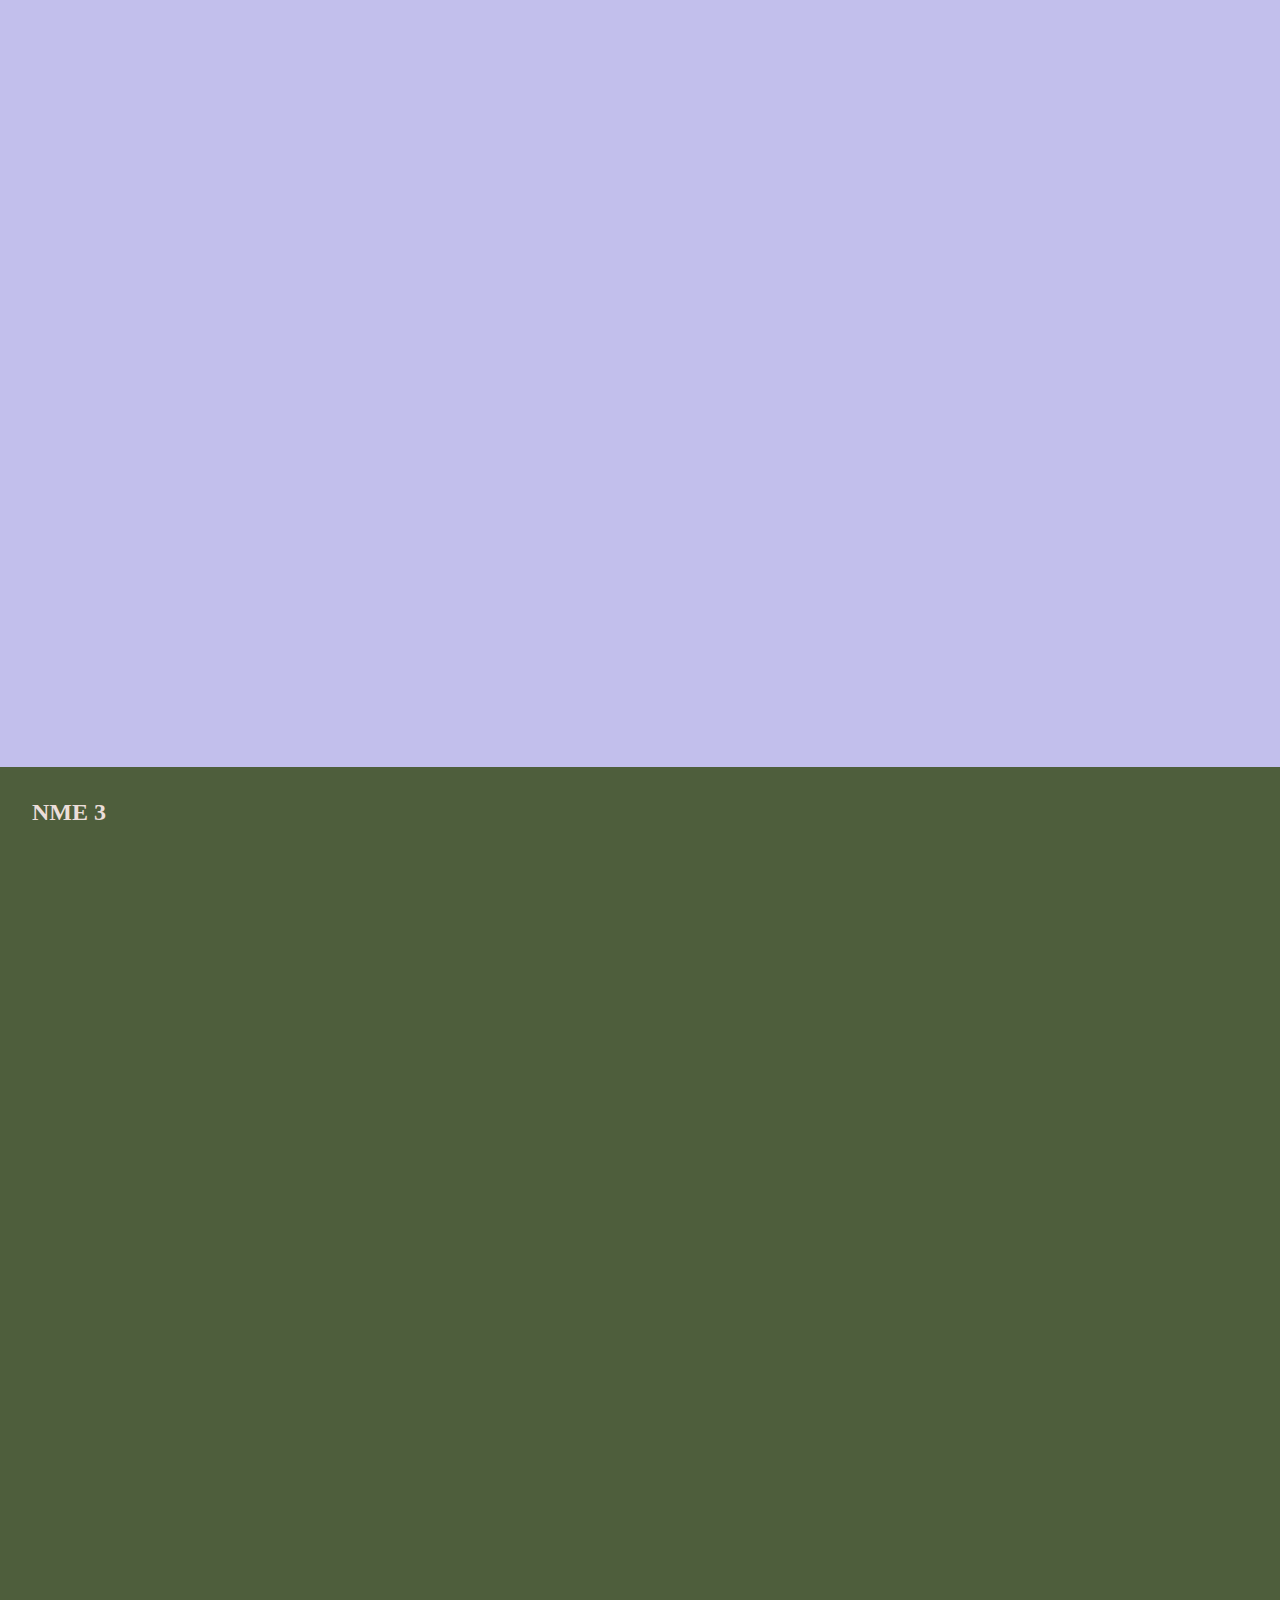
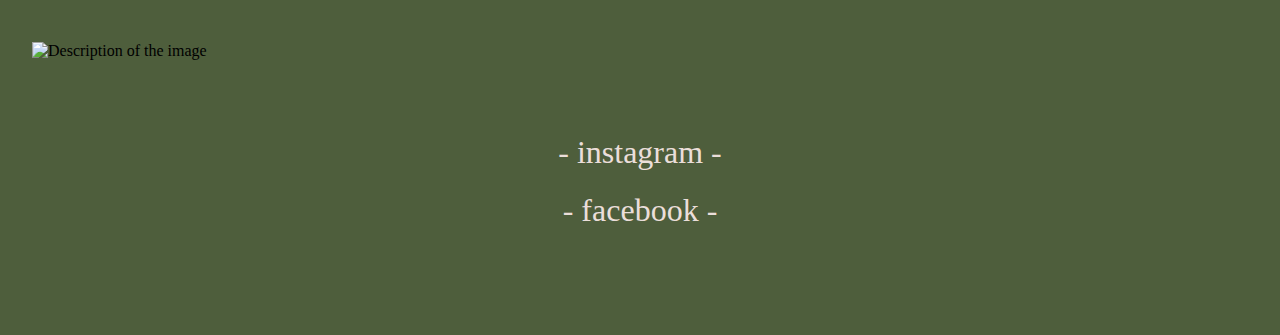
==== commit f80ba149: "Update index.html" ====
--- a/index.html
+++ b/index.html
@@ -81,7 +81,6 @@
                 <div id="contact-list">
                     <a class="contact-item" href="https://www.instagram.com/sigmadeltaomega/" target="_blank">- instagram -</a>
                     <a class="contact-item" href="https://www.facebook.com/share/g/LLbaTjLWg3iVshJo/?mibextid=K35XfP" target="_blank">- facebook -</a>
-                    <a class="contact-item" href="https://join.photocircleapp.com/BCRS44X3J9" target="_blank">- photocircle -</a>
                 </div>
 
             <!--phtots-->
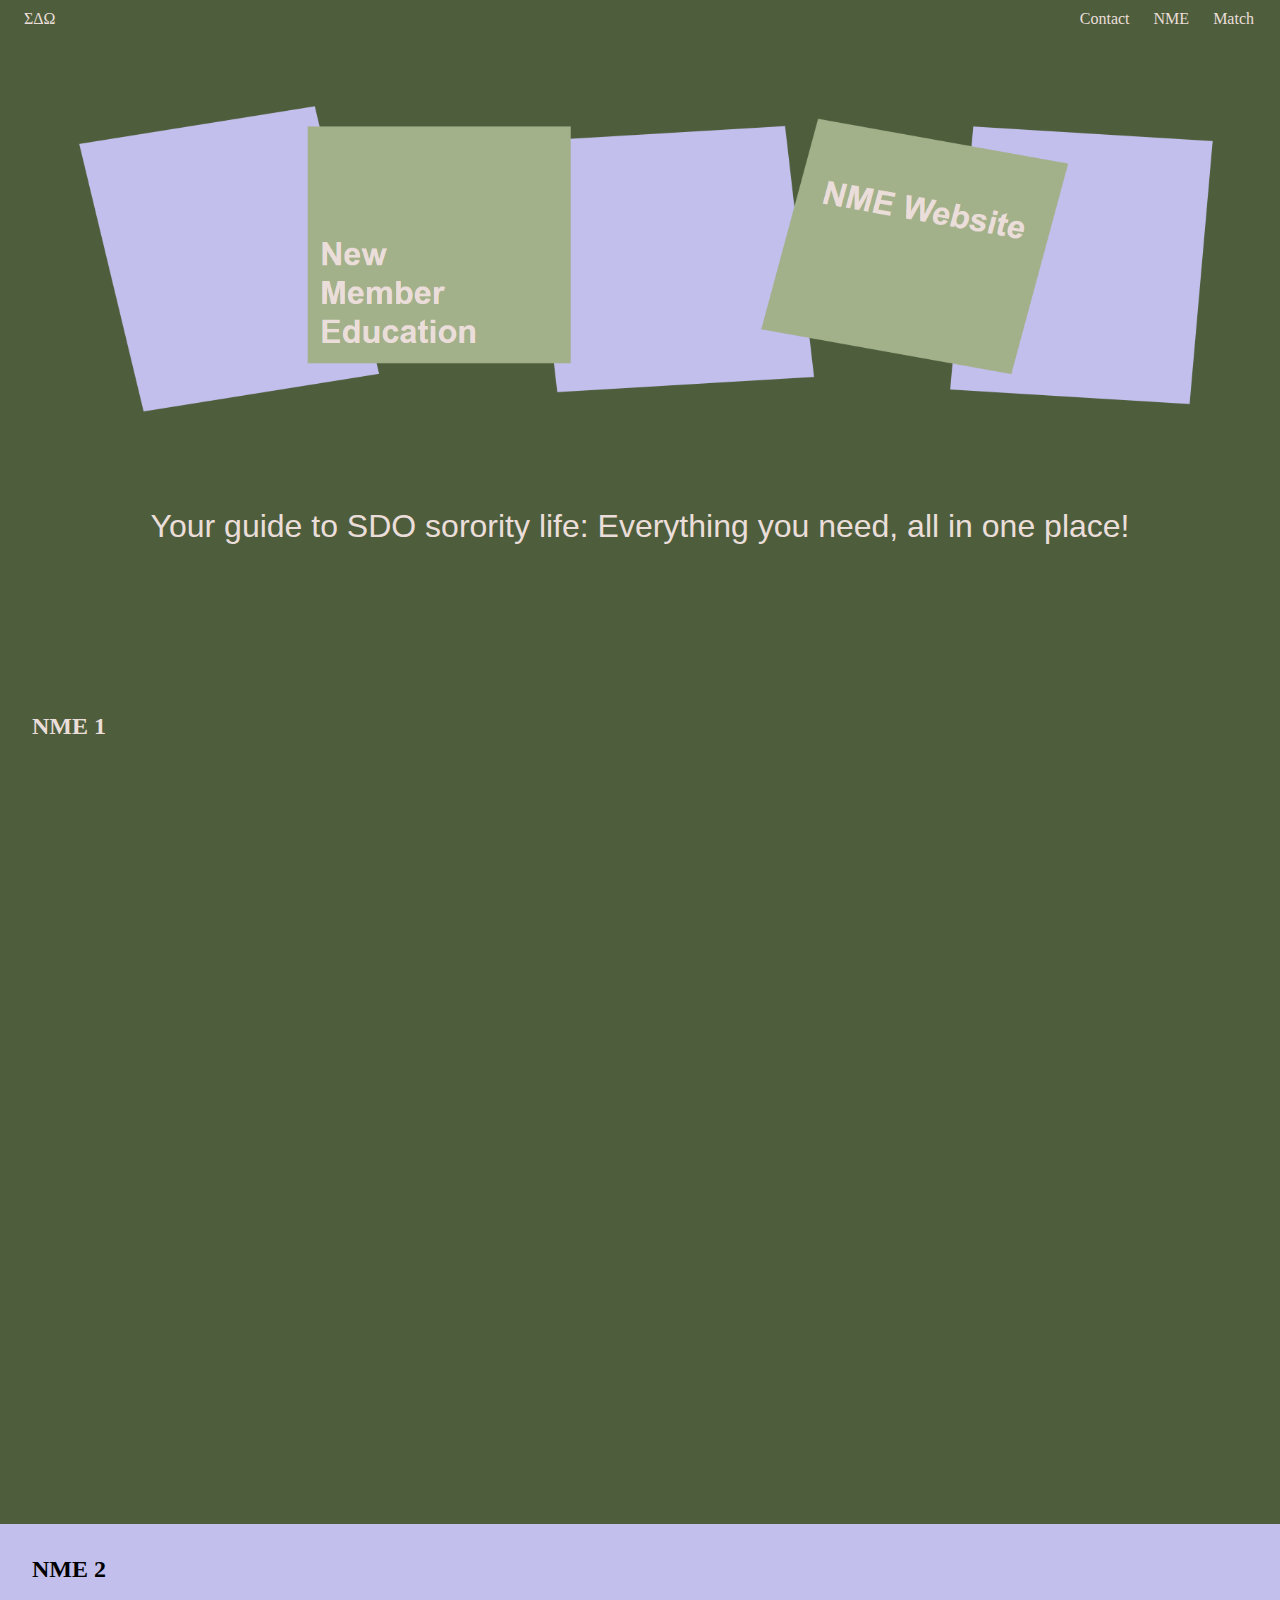
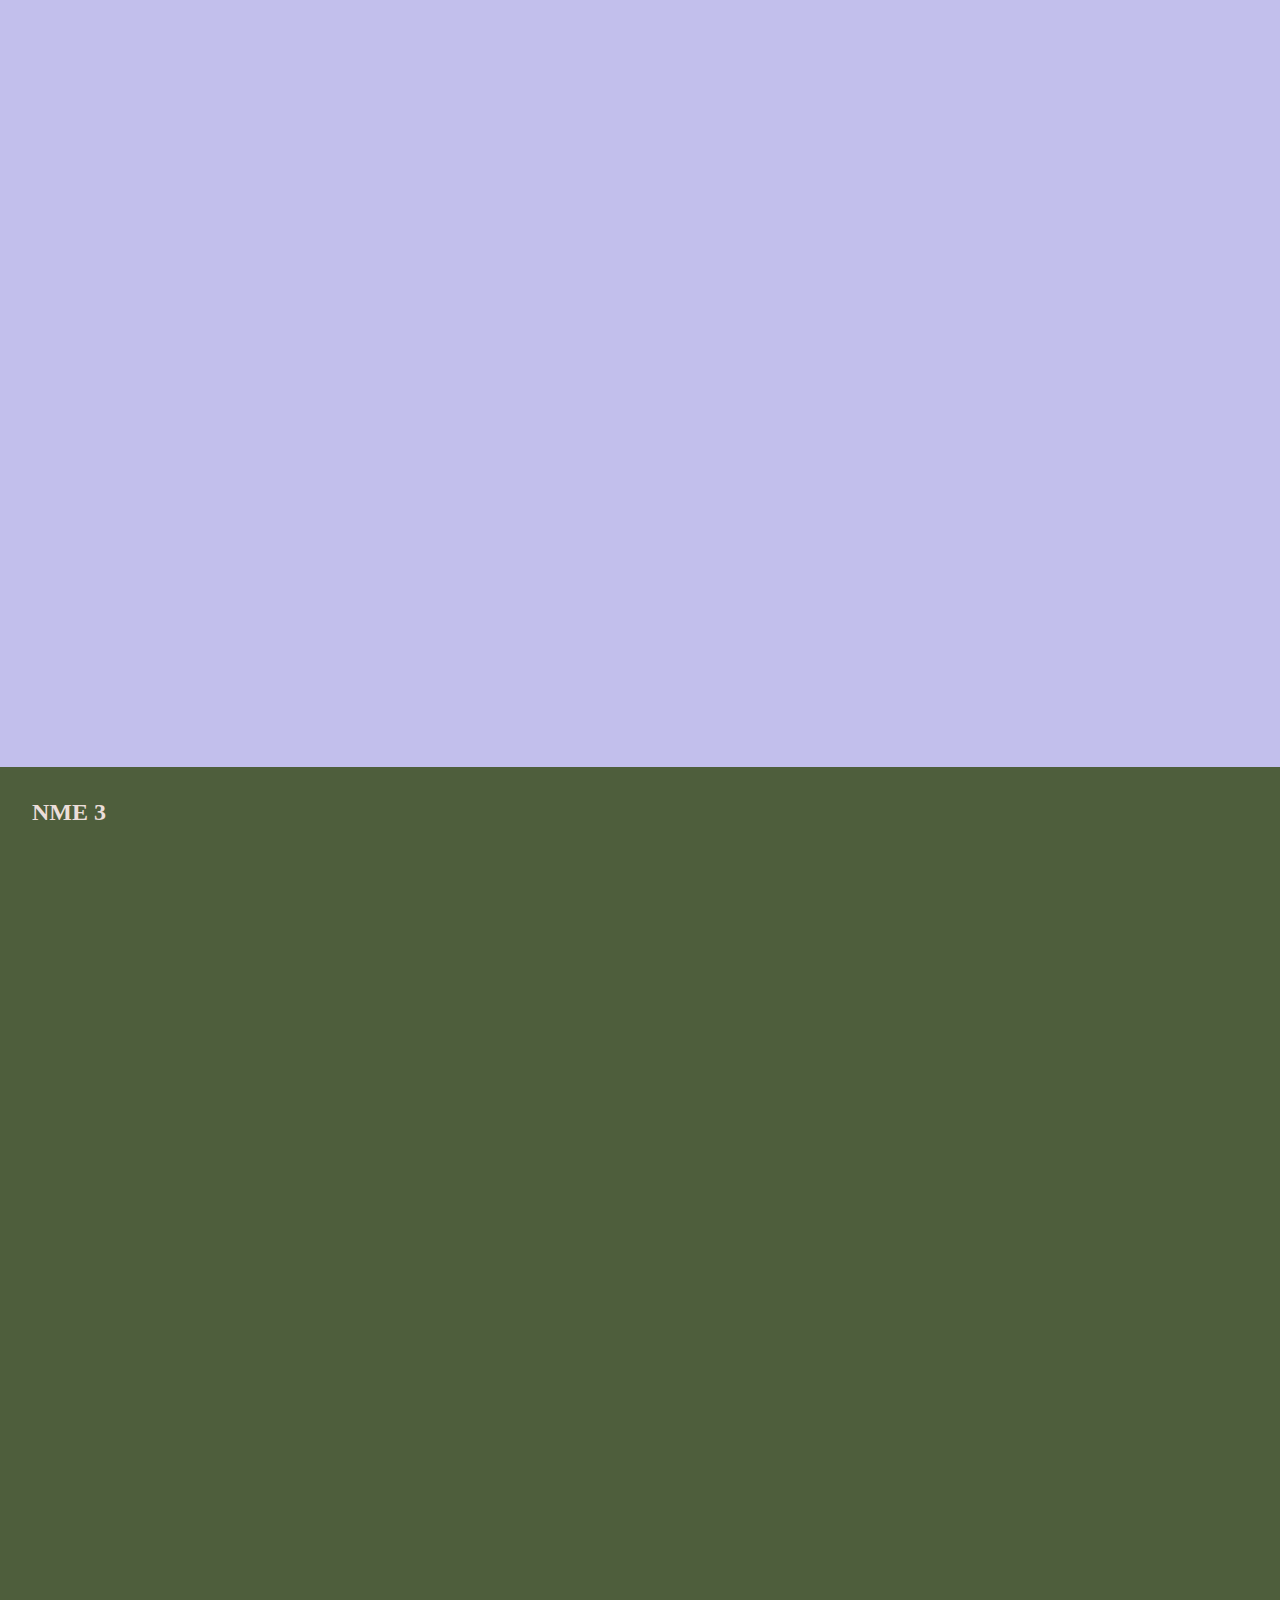
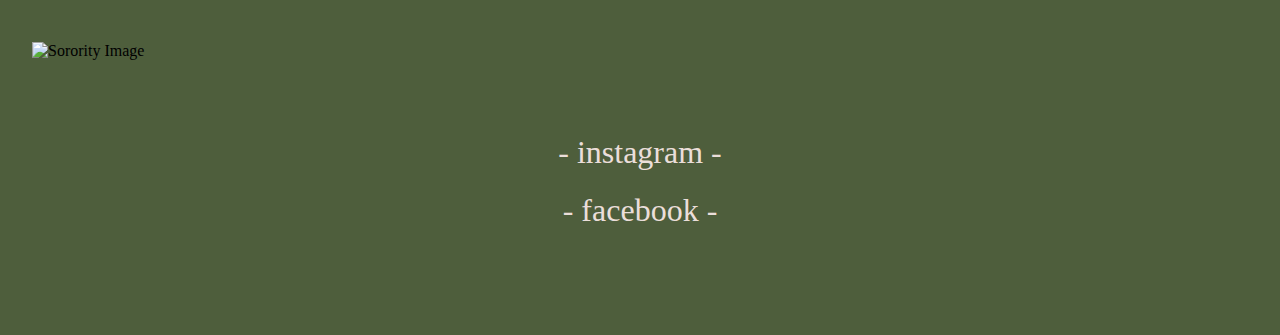
==== commit 1f274f47: "Update index.html image descriptions" ====
--- a/index.html
+++ b/index.html
@@ -27,7 +27,7 @@
 
             <picture>
                 <source media="(max-width: 700px)" srcset="imgs/welcomePhotosMobil.png">
-                <img src="imgs/welcomePhotosDesktop.png" alt="Description of the image">
+                <img src="imgs/welcomePhotosDesktop.png" alt="SDO Letters Image">
             </picture>
 
             <p class="words">Your guide to SDO sorority life: Everything you need, all in one place!</p>
@@ -76,7 +76,7 @@
 -->
         <section id="Contact">
             <!--phtots-->
-            <img src="imgs/extraContactPhotos.png" alt="Description of the image">
+            <img src="imgs/extraContactPhotos.png" alt="Sorority Image">
             <!--contact info-->
                 <div id="contact-list">
                     <a class="contact-item" href="https://www.instagram.com/sigmadeltaomega/" target="_blank">- instagram -</a>
